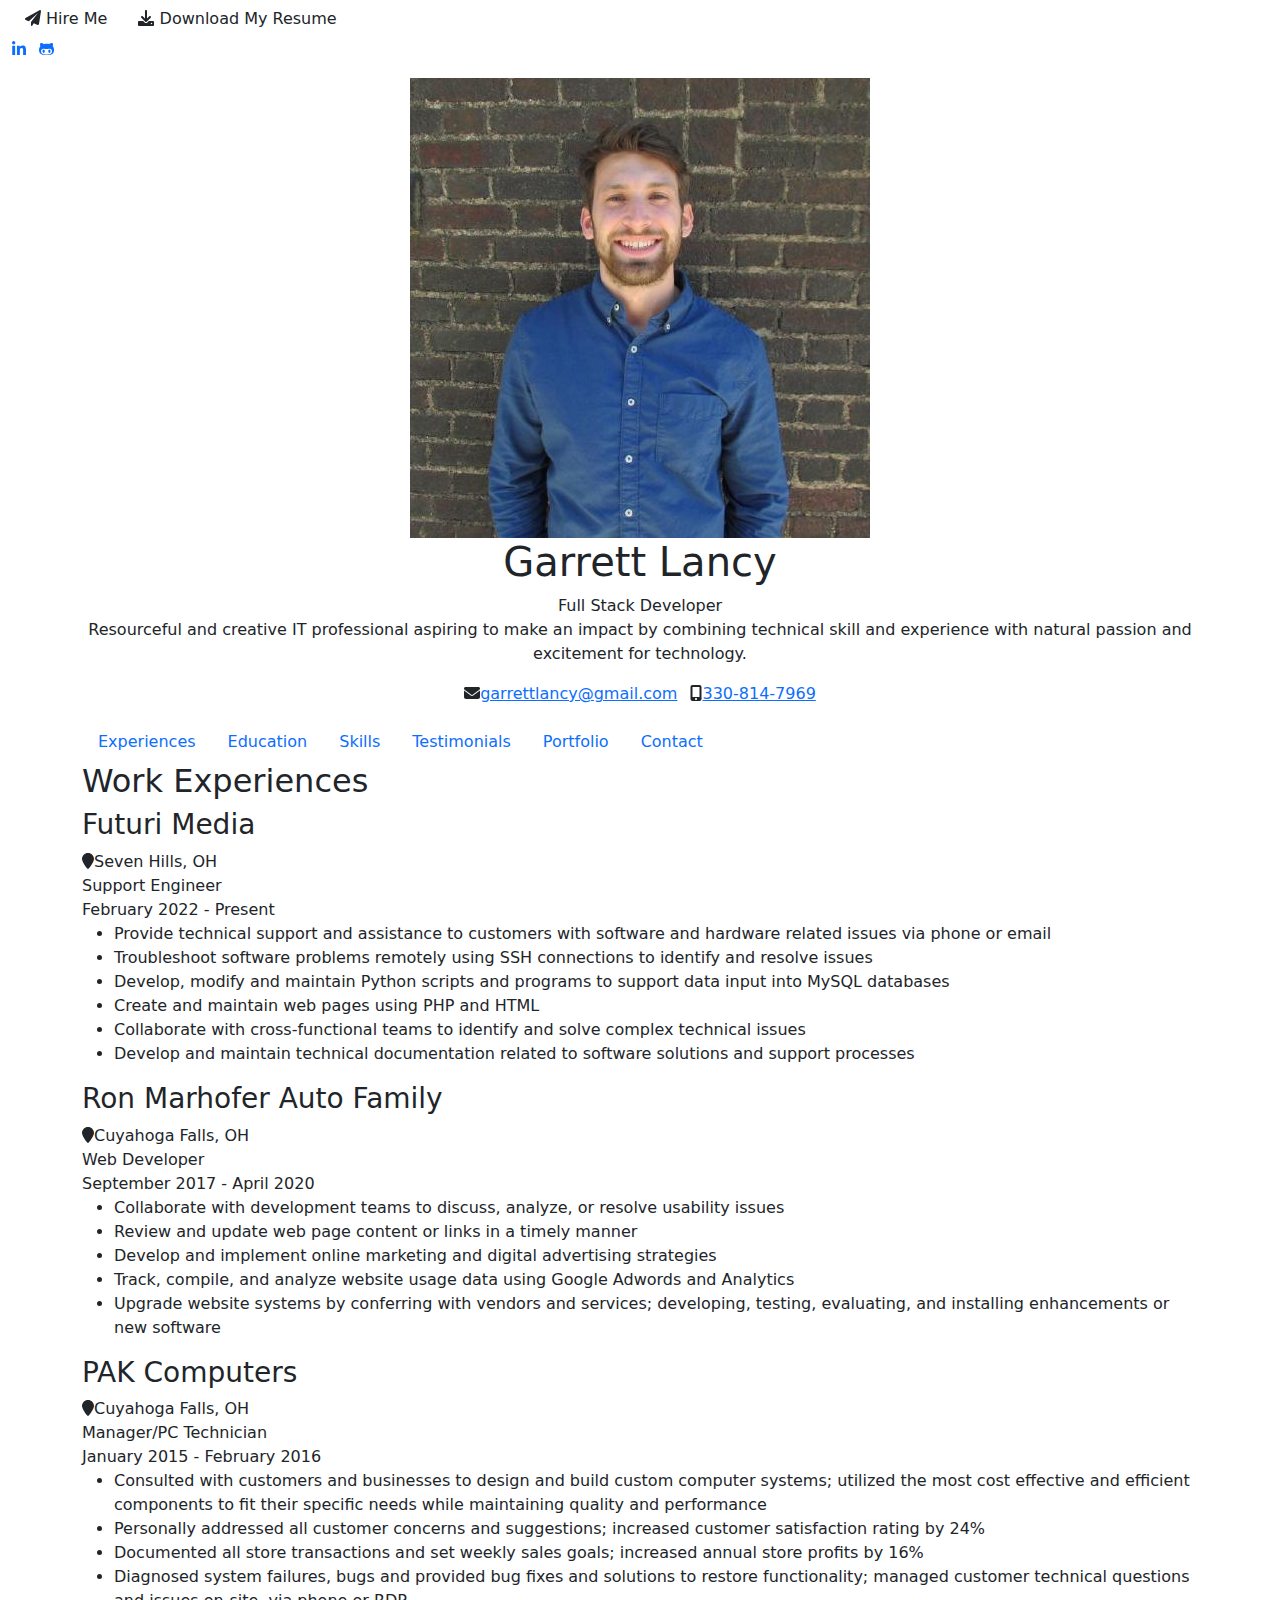
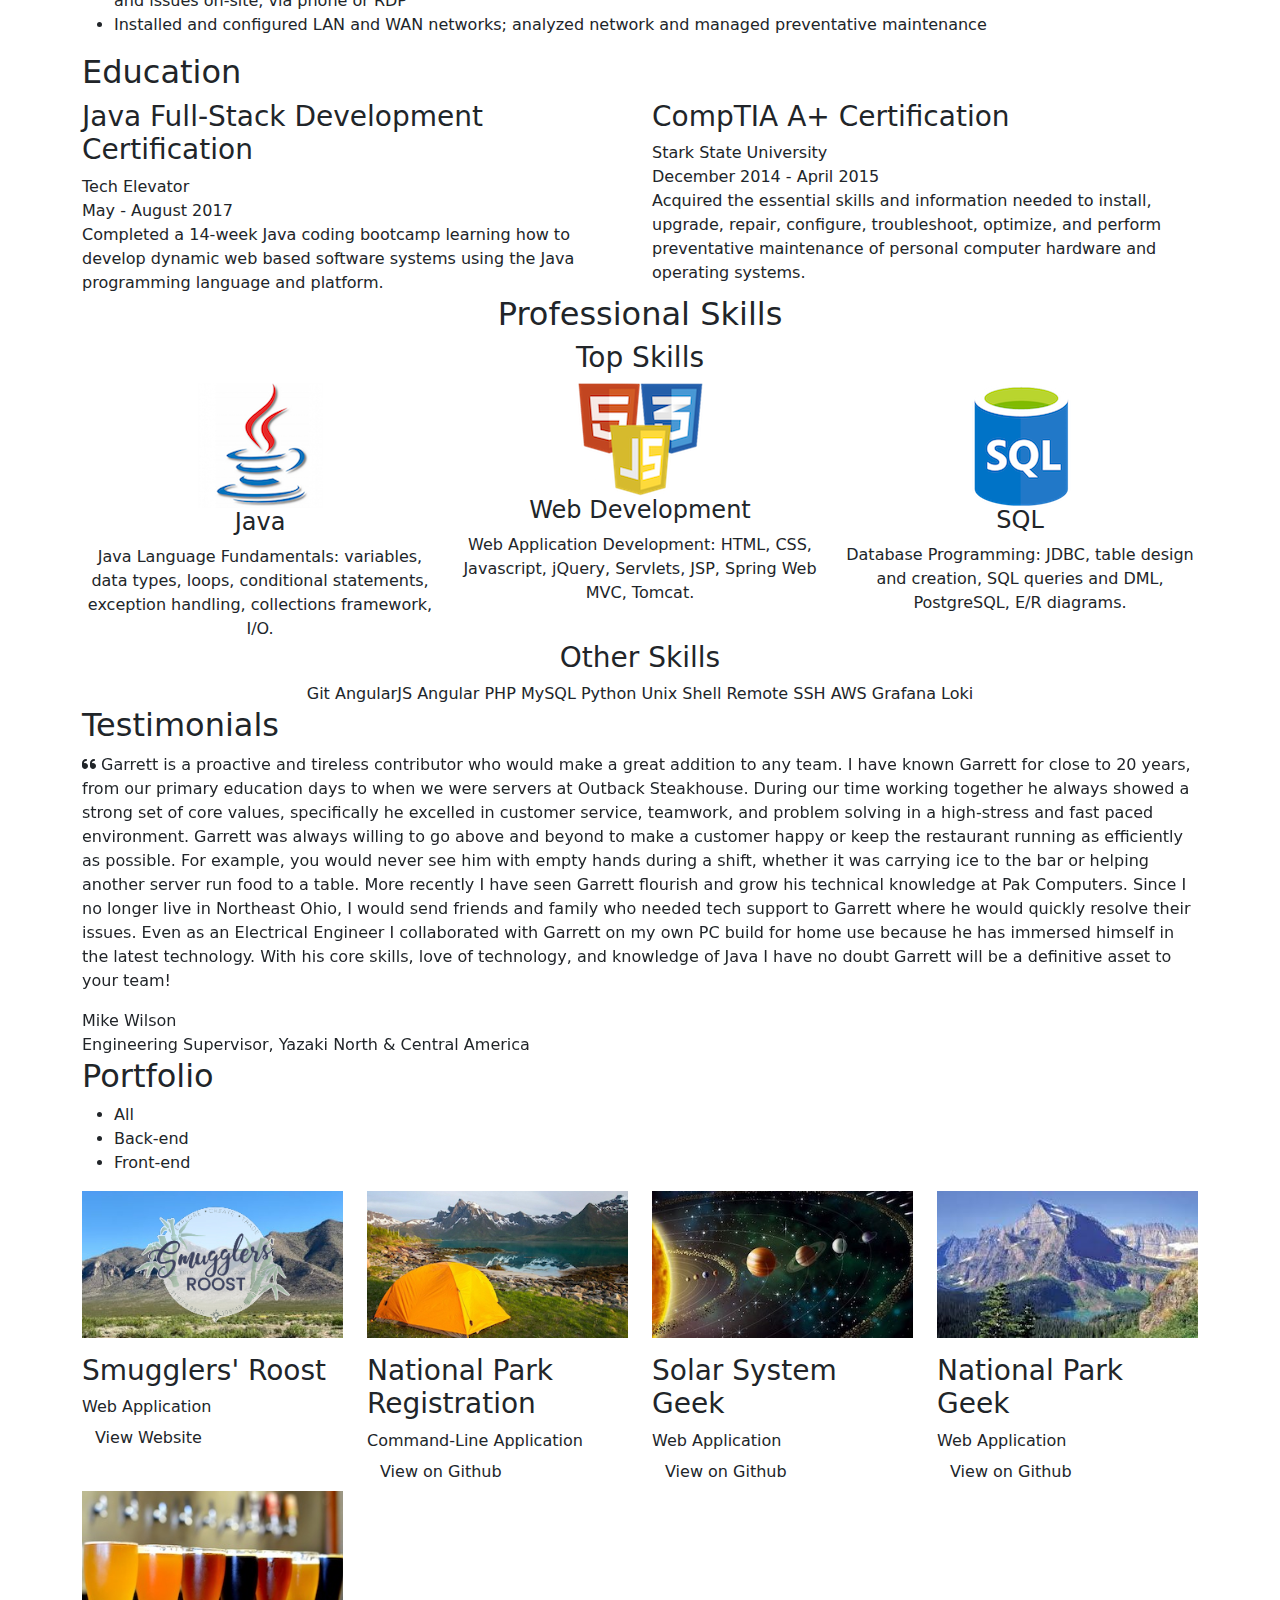
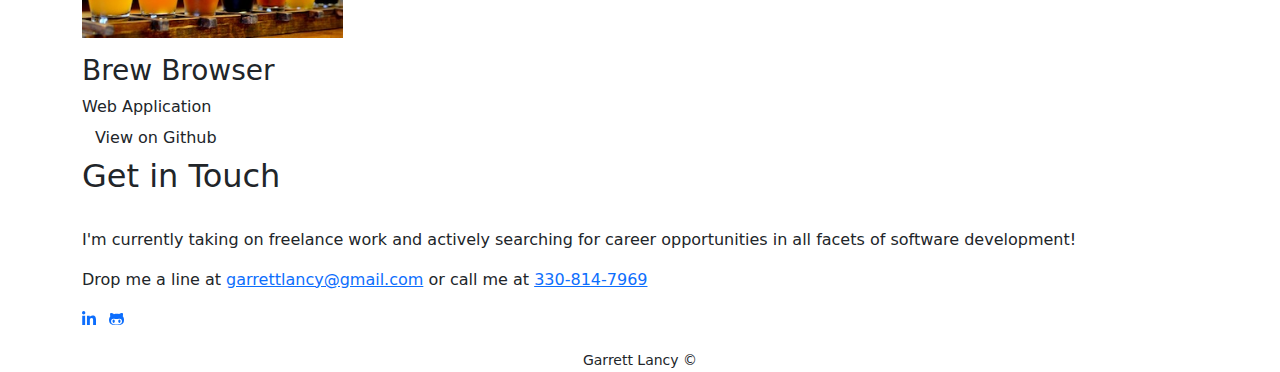
==== index.html @ bef603c1 "Updated portfolio files." ====
<!DOCTYPE html>
<html lang="en"> 
<head>
    <title>Garrett's Portfolio</title>
    <!-- Meta -->
    <meta charset="utf-8">
    <meta http-equiv="X-UA-Compatible" content="IE=edge">
    <meta name="viewport" content="width=device-width, initial-scale=1.0">
    <meta name="description" content="">
    <meta name="author" content="">    
    <link rel="shortcut icon" href="favicon.ico">  
    <link href='https://fonts.googleapis.com/css?family=Roboto:400,500,400italic,300italic,300,500italic,700,700italic,900,900italic' rel='stylesheet' type='text/css'>
    <!-- FontAwesome JS -->
    <script defer src="assets/plugins/fontawesome/js/all.js"></script>
    <!-- Global CSS -->
    <link rel="stylesheet" href="assets/plugins/bootstrap/css/bootstrap.min.css">   
    <!-- Theme CSS -->  
    <link id="theme-style" rel="stylesheet" href="assets/scss/garett-theme.scss">
</head> 

<body>
    
    <header class="header">
        <div class="top-bar container-fluid">
            <div class="actions">
                <a class="btn d-none d-md-inline-block" href="mailto:garrettlancy@gmail.com"><i class="fas fa-paper-plane" aria-hidden="true"></i> Hire Me</a>
                <a class="btn" href="assets/Garrett Lancy Resume.pdf"><i class="fas fa-download" aria-hidden="true"></i> Download My Resume</a>
            </div><!--//actions-->
            <ul class="social list-inline">
                <li class="list-inline-item"><a href="https://www.linkedin.com/in/garrettlancy/"><i class="fab fa-linkedin-in" aria-hidden="true"></i></a></li>
                <li class="list-inline-item"><a href="https://github.com/garrettlancy"><i class="fab fa-github-alt" aria-hidden="true"></i></a></li>
            </ul><!--//social-->
        </div><!--//top-bar-->
        
        <div class="intro">
            <div class="container text-center">
                <img class="profile-image" src="assets/images/gl_profile_pic.jpeg" alt="">
                <h1 class="name">Garrett Lancy</h1>
                <div class="title">Full Stack Developer</div>
                <div class="profile">
                    <p>Resourceful and creative IT professional aspiring to make an impact by combining technical skill and experience with natural passion and excitement for technology.</p>
                </div><!--//profile-->
            </div><!--//container-->
        </div><!--//intro-->
        
        <div class="contact-info">
            <div class="container text-center">
                <ul class="list-inline">
                    <li class="email list-inline-item"><i class="fas fa-envelope mr-2"></i><a href="mailto:someone@example.com">garrettlancy@gmail.com</a></li>
                    <li class="list-inline-item"><i class="fas fa-mobile-alt mr-2"></i><a href="tel: 3308147969">330-814-7969</a></li>
                </ul>
            </div><!--//container-->
        </div><!--//contact-info-->
        
        <div id="page-nav-space-holder" class="page-nav-space-holder d-none d-md-block">
            <div id="page-nav-wrapper" class="page-nav-wrapper text-center">
                <div class="container">
                    <ul id="page-nav" class="nav page-nav list-inline">
                        <li class="nav-item"><a class="scrollto nav-link" href="#experiences-section">Experiences</a></li>
                        <li class="nav-item"><a class="scrollto nav-link" href="#education-section">Education</a></li>
                        <li class="nav-item"><a class="scrollto nav-link" href="#skills-section">Skills</a></li>
                        <li class="nav-item"><a class="scrollto nav-link" href="#testimonials-section">Testimonials</a></li>
                        <li class="nav-item"><a class="scrollto nav-link" href="#portfolio-section">Portfolio</a></li>
                        <li class="nav-item"><a class="scrollto nav-link" href="#contact-section">Contact</a></li>
                    </ul><!--//page-nav-->
                </div>
            </div><!--//page-nav-wrapper-->
        </div>
        
    </header><!--//header-->
    
    <div class="wrapper container">
        <section id="experiences-section" class="experiences-section section">
            <h2 class="section-title">Work Experiences</h2>
            <div class="timeline">
                <div class="item">
                    <div class="work-place">
                        <h3 class="place">Futuri Media</h3>
                        <div class="location"><i class="fa fa-map-marker" aria-hidden="true"></i>Seven Hills, OH</div>
                    </div>
                    <div class="job-meta">
                        <div class="title">Support Engineer</div>
                        <div class="time">February 2022 - Present</div>
                    </div>
                    <!--//job-meta-->
                    <div class="job-desc">
                        <ul>
                            <li>Provide technical support and assistance to customers with software and hardware related issues via phone or email</li>
                            <li>Troubleshoot software problems remotely using SSH connections to identify and resolve issues</li>
                            <li>Develop, modify and maintain Python scripts and programs to support data input into MySQL databases</li>
                            <li>Create and maintain web pages using PHP and HTML</li>
                            <li>Collaborate with cross-functional teams to identify and solve complex technical issues</li>
                            <li>Develop and maintain technical documentation related to software solutions and support processes</li>
                        </ul>
                    </div>
                    <!--//job-desc-->
                </div>
                <!--//item-->
                
                <div class="item">
                    <div class="work-place">
                        <h3 class="place">Ron Marhofer Auto Family</h3>
                        <div class="location"><i class="fa fa-map-marker" aria-hidden="true"></i>Cuyahoga Falls, OH</div>
                    </div>
                    <div class="job-meta">
                        <div class="title">Web Developer</div>
                        <div class="time">September 2017 - April 2020</div>
                    </div>
                    <!--//job-meta-->
                    <div class="job-desc">
                        <ul>
                            <li>Collaborate with development teams to discuss, analyze, or resolve usability issues</li>
                            <li>Review and update web page content or links in a timely manner</li>
                            <li>Develop and implement online marketing and digital advertising strategies</li>
                            <li>Track, compile, and analyze website usage data using Google Adwords and Analytics</li>
                            <li>Upgrade website systems by conferring with vendors and services; developing, testing, evaluating, and installing enhancements or new software</li>
                        </ul>
                    </div>
                    <!--//job-desc-->
                </div>
                <!--//item-->

                <div class="item">
                    <div class="work-place">
                        <h3 class="place">PAK Computers</h3>
                        <div class="location"><i class="fa fa-map-marker" aria-hidden="true"></i>Cuyahoga Falls, OH</div>
                    </div>
                    <div class="job-meta">
                        <div class="title">Manager/PC Technician</div>
                        <div class="time">January 2015 - February 2016</div>
                    </div>
                    <!--//job-meta-->
                    <div class="job-desc">
                        <ul>
                            <li>Consulted with customers and businesses to design and build custom computer systems; utilized the most cost effective and efficient components to fit their specific needs while maintaining quality and performance</li>
                            <li>Personally addressed all customer concerns and suggestions; increased customer satisfaction rating by 24%</li>
                            <li>Documented all store transactions and set weekly sales goals; increased annual store profits by 16%</li>
                            <li>Diagnosed system failures, bugs and provided bug fixes and solutions to restore functionality; managed customer technical questions and issues on-site, via phone or RDP</li>
                            <li>Installed and configured LAN and WAN networks; analyzed network and managed preventative maintenance</li>
                        </ul>
                    </div>
                    <!--//job-desc-->
                </div>
                <!--//item-->
                
            </div><!--//timeline-->
            
        </section><!--//section-->
        
        <section id="education-section" class="education-section section">
            <h2 class="section-title">Education</h2>
            <div class="row">
                <div class="item col-12 col-md-6">
                    <div class="item-inner">
                        <h3 class="degree">Java Full-Stack Development Certification</h3>
                        <div class="education-body">
                            Tech Elevator
                        </div>
                        <!--//education-body-->
                        <div class="time">May - August 2017</div>
                        <div class="desc">
                            Completed a 14-week Java coding bootcamp learning how to develop dynamic web based software systems using the Java programming language and platform.
                        </div>
                    </div>
                    <!--//item-inner-->
                </div>
                <!--//item-->
                <div class="item col-12 col-md-6">
                    <div class="item-inner">
                        <h3 class="degree">CompTIA A+ Certification</h3>
                        <div class="education-body">
                            Stark State University
                        </div>
                        <!--//education-body-->
                        <div class="time">December 2014 - April 2015</div>
                        <div class="desc">
                            Acquired the essential skills and information needed to install, upgrade, repair, configure, troubleshoot, optimize, and perform preventative maintenance of personal computer hardware and operating systems.
                        </div>
                    </div>
                    <!--//item-inner-->
                </div>
                <!--//item-->
                
            </div><!--//row-->
        </section><!--//section-->
        
        
        <section id="skills-section" class="skills-section section text-center">
            <h2 class="section-title">Professional Skills</h2>
            <div class="top-skills">
                <h3 class="subtitle">Top Skills</h3>
                <div class="row">
                    <div class="item col-12 col-md-4">
                        <div class="item-inner">

                            <img class src="assets/images/skills/java_logo.png" />

                            <h4 class="skill-name">Java</h4>
                            <div class="desc">
                                Java Language Fundamentals: variables, data types, loops, conditional statements, exception handling, collections framework, I/O.
                            </div>
                        </div>
                        <!--//item-inner-->
                    </div>
                    <!--//item-->
                    <div class="item col-12 col-md-4">
                        <div class="item-inner">

                            <img src="assets/images/skills/web.png" />

                            <h4 class="skill-name">Web Development</h4>
                            <div class="desc">
                                Web Application Development: HTML, CSS, Javascript, jQuery, Servlets, JSP, Spring Web MVC, Tomcat.
                            </div>
                        </div>
                        <!--//item-inner-->
                    </div>
                    <!--//item-->
                    <div class="item col-12 col-md-4">
                        <div class="item-inner">

                            <img src="assets/images/skills/sql.png" />

                            <h4 class="skill-name">SQL</h4>
                            <div class="desc">
                                Database Programming: JDBC, table design and creation, SQL queries and DML, PostgreSQL, E/R diagrams.
                            </div>
                        </div>
                        <!--//item-inner-->
                    </div>
                    <!--//item-->
                </div><!--//row-->
            </div><!--//top-skills-->
            
            <div class="other-skills">
                <h3 class="subtitle">Other Skills</h3>
                <div class="misc-skills">
                    <span class="skill-tag">Git</span>
                    <span class="skill-tag">AngularJS</span>
                    <span class="skill-tag">Angular</span>
                    <span class="skill-tag">PHP</span>
                    <span class="skill-tag">MySQL</span>
                    <span class="skill-tag">Python</span>
                    <span class="skill-tag">Unix Shell</span>
                    <span class="skill-tag">Remote SSH</span>
                    <span class="skill-tag">AWS</span>
                    <span class="skill-tag">Grafana Loki</span>
                </div>
            </div><!--//other-skills-->
            
        </section><!--//skills-section-->
        
        <section id="testimonials-section" class="testimonials-section section">
            <h2 class="section-title">Testimonials</h2>
            
            <div id="testimonials-carousel" class="testimonials-carousel carousel slide" data-bs-interval="8000">
                
                <!-- Indicators -->
                <ol class="carousel-indicators">
                    <li data-bs-target="#testimonials-carousel" data-bs-slide-to="0" class="active"></li>
                    <li data-bs-target="#testimonials-carousel" data-bs-slide-to="1"></li>
                </ol>
                
                <!-- Wrapper for slides -->
                <div class="carousel-inner">
                    <div class="item carousel-item active">
                        <blockquote class="quote">      
                            <p><span class="icon-holder"><i class="fas fa-quote-left"></i></span>                            
                            Garrett is a proactive and tireless contributor who would make a great addition to any team. I have known Garrett for close to 20 years, from our primary education days to when we were servers at Outback Steakhouse. During our time working together he always showed a strong set of core values, specifically he excelled in customer service, teamwork, and problem solving in a high-stress and fast paced environment. Garrett was always willing to go above and beyond to make a customer happy or keep the restaurant running as efficiently as possible. For example, you would never see him with empty hands during a shift, whether it was carrying ice to the bar or helping another server run food to a table. More recently I have seen Garrett flourish and grow his technical knowledge at Pak Computers. Since I no longer live in Northeast Ohio, I would send friends and family who needed tech support to Garrett where he would quickly resolve their issues. Even as an Electrical Engineer I collaborated with Garrett on my own PC build for home use because he has immersed himself in the latest technology. With his core skills, love of technology, and knowledge of Java I have no doubt Garrett will be a definitive asset to your team! &emsp;</p>
                        </blockquote>    
                        <div class="source">
                            <div class="name">Mike Wilson</div>
                            <div class="position">Engineering Supervisor, Yazaki North & Central America</div>
                        </div><!--//source-->   
                                                       
                    </div><!--//item-->
                    <div class="item carousel-item">
                        <blockquote class="quote">
                            <p><span class="icon-holder"><i class="fas fa-quote-left"></i></span> 
                            Garrett and I have worked on multiple projects together and always seemed to find an out-of-the-box solution when faced with a difficult problem. His resourcefulness, excellent teamwork, and desire to do his absolute best brought about a harmonious union between our skills which led to well organized and timely results. &emsp;</p>
                            
                        </blockquote>
                        <div class="source">
                            <div class="name">Justin Jones</div>
                            <div class="position">Software Engineer III, Bullhorn</div>
                        </div><!--//source-->   
               
                    </div><!--//item-->
                    
                </div><!--//carousel-inner-->
            </div><!--//testimonials-carousel-->
            
        </section><!--//section-->
        
        
        <section id="portfolio-section" class="portfolio-section section">
            <h2 class="section-title">Portfolio</h2>
            <ul id="filters" class="filters clearfix">
                <li class="type active" data-filter="*">All</li>
                <li class="type" data-filter=".backend">Back-end</li>
                <li class="type" data-filter=".frontend">Front-end</li>
            </ul><!--//filters-->
            <div class="items-wrapper isotope row">
                <div class="item frontend col-lg-3 col-6">
                    <div class="item-inner">
                        <figure class="figure">
                            <img class="img-fluid" src="assets/images/portfolio/smugglers_roost.jpg" alt="" />
                        </figure>
                        <div class="content text-start">
                            <h3 class="sub-title">Smugglers' Roost</h3>
                            <div class="meta">Web Application</div>
                            <div class="action"><a class="btn" href="https://smugglersroost.net" target="_blank">View Website</a></div>
                        </div><!--//content-->    
                                      
                    </div><!--//item-inner-->
                </div><!--//item-->
                <div class="item backend col-lg-3 col-6">
                    <div class="item-inner">
                        <figure class="figure">
                            <img class="img-fluid" src="assets/images/portfolio/national-park-registration.jpeg" alt="" />
                        </figure>
                        <div class="content text-start">
                            <h3 class="sub-title">National Park Registration</h3>
                            <div class="meta">Command-Line Application</div>
                            <div class="action"><a class="btn" href="https://github.com/garrettlancy/nationalparkregistration" target="_blank">View on Github</a></div>
                        </div><!--//content-->    
                                      
                    </div><!--//item-inner-->
                </div><!--//item-->
                <div class="item frontend col-lg-3 col-6">
                    <div class="item-inner">
                        <figure class="figure">
                            <img class="img-fluid" src="assets/images/portfolio/solar-system-geek.jpeg" alt="" />
                        </figure>
                        <div class="content text-start">
                            <h3 class="sub-title">Solar System Geek</h3>
                            <div class="meta">Web Application</div>
                            <div class="action"><a class="btn" href="https://github.com/garrettlancy/solarsystemgeek" target="_blank">View on Github</a></div>
                        </div><!--//content-->    
                                     
                    </div><!--//item-inner-->
                </div><!--//item-->
                <div class="item backend frontend col-lg-3 col-6">
                    <div class="item-inner">
                        <figure class="figure">
                            <img class="img-fluid" src="assets/images/portfolio/national-park-geek.jpeg" alt="" />
                        </figure>
                        <div class="content text-start">
                            <h3 class="sub-title">National Park Geek</h3>
                            <div class="meta">Web Application</div>
                            <div class="action"><a class="btn" href="https://github.com/garrettlancy/nationalparkgeek" target="_blank">View on Github</a></div>
                        </div><!--//content-->    
                                     
                    </div><!--//item-inner-->
                </div><!--//item-->
                <div class="item frontend backend col-lg-3 col-6">
                    <div class="item-inner">
                        <figure class="figure">
                            <img class="img-fluid" src="assets/images/portfolio/brew-browser.jpeg" alt="" />
                        </figure>
                        <div class="content text-start">
                            <h3 class="sub-title">Brew Browser</h3>
                            <div class="meta">Web Application</div>
                            <div class="action"><a class="btn" href="https://github.com/garrettlancy/brewbrowser_OLD" target="_blank">View on Github</a></div>
                        </div><!--//content-->    
                                     
                    </div><!--//item-inner-->
                </div><!--//item-->
                
            </div><!--//item-wrapper-->
            
        </section><!--//section-->
        
        <section id="contact-section" class="contact-section section">
            <h2 class="section-title">Get in Touch</h2>
            <div class="intro">
                <img class="profile-image" src="assets/images/profile-image.png" alt="">
                <div class="dialog">
                    <p>I'm currently taking on freelance work and actively searching for career opportunities in all facets of software development!</p>
                    <p>Drop me a line at <a href="mailto:garrettlancy@gmail.com">garrettlancy@gmail.com</a> or call me at <a href="tel:3308147969">330-814-7969</a></p>
                    <ul class="social list-inline">
                        <li class="list-inline-item"><a href="https://www.linkedin.com/in/garrettlancy/"><i class="fab fa-linkedin-in" aria-hidden="true"></i></a></li>
                        <li class="list-inline-item"><a href="https://github.com/garrettlancy"><i class="fab fa-github-alt" aria-hidden="true"></i></a></li>
                    </ul><!--//social-->
                </div><!--//diaplog-->
            </div><!--//intro-->

        </section><!--//section-->
        
    </div><!--//wrapper-->
    
    <footer class="footer text-center">
        <div class="container">
            <small class="copyright">Garrett Lancy &copy;</small>
        </div><!--//container-->
    </footer>
    
    <!-- Javascript -->          
    <script src="assets/plugins/popper.min.js"></script> 
    <script src="assets/plugins/bootstrap/js/bootstrap.min.js"></script>  
    <script src="assets/plugins/easy-pie-chart/dist/easypiechart.min.js"></script>
    <script src="assets/plugins/imagesloaded.pkgd.min.js"></script> 
    <script src="assets/plugins/isotope.pkgd.min.js"></script>  
    <script src="assets/plugins/smoothscroll.min.js"></script>
    <script src="assets/plugins/vanilla-back-to-top.min.js"></script> 
    <script src="assets/plugins/gumshoe/gumshoe.polyfills.min.js"></script> 
    <script src="assets/js/main.js"></script>
    
    <!-- Style Switcher (REMOVE ON YOUR PRODUCTION SITE) -->
    <script src="assets/js/demo/style-switcher.js"></script>     
    

</body>
</html>
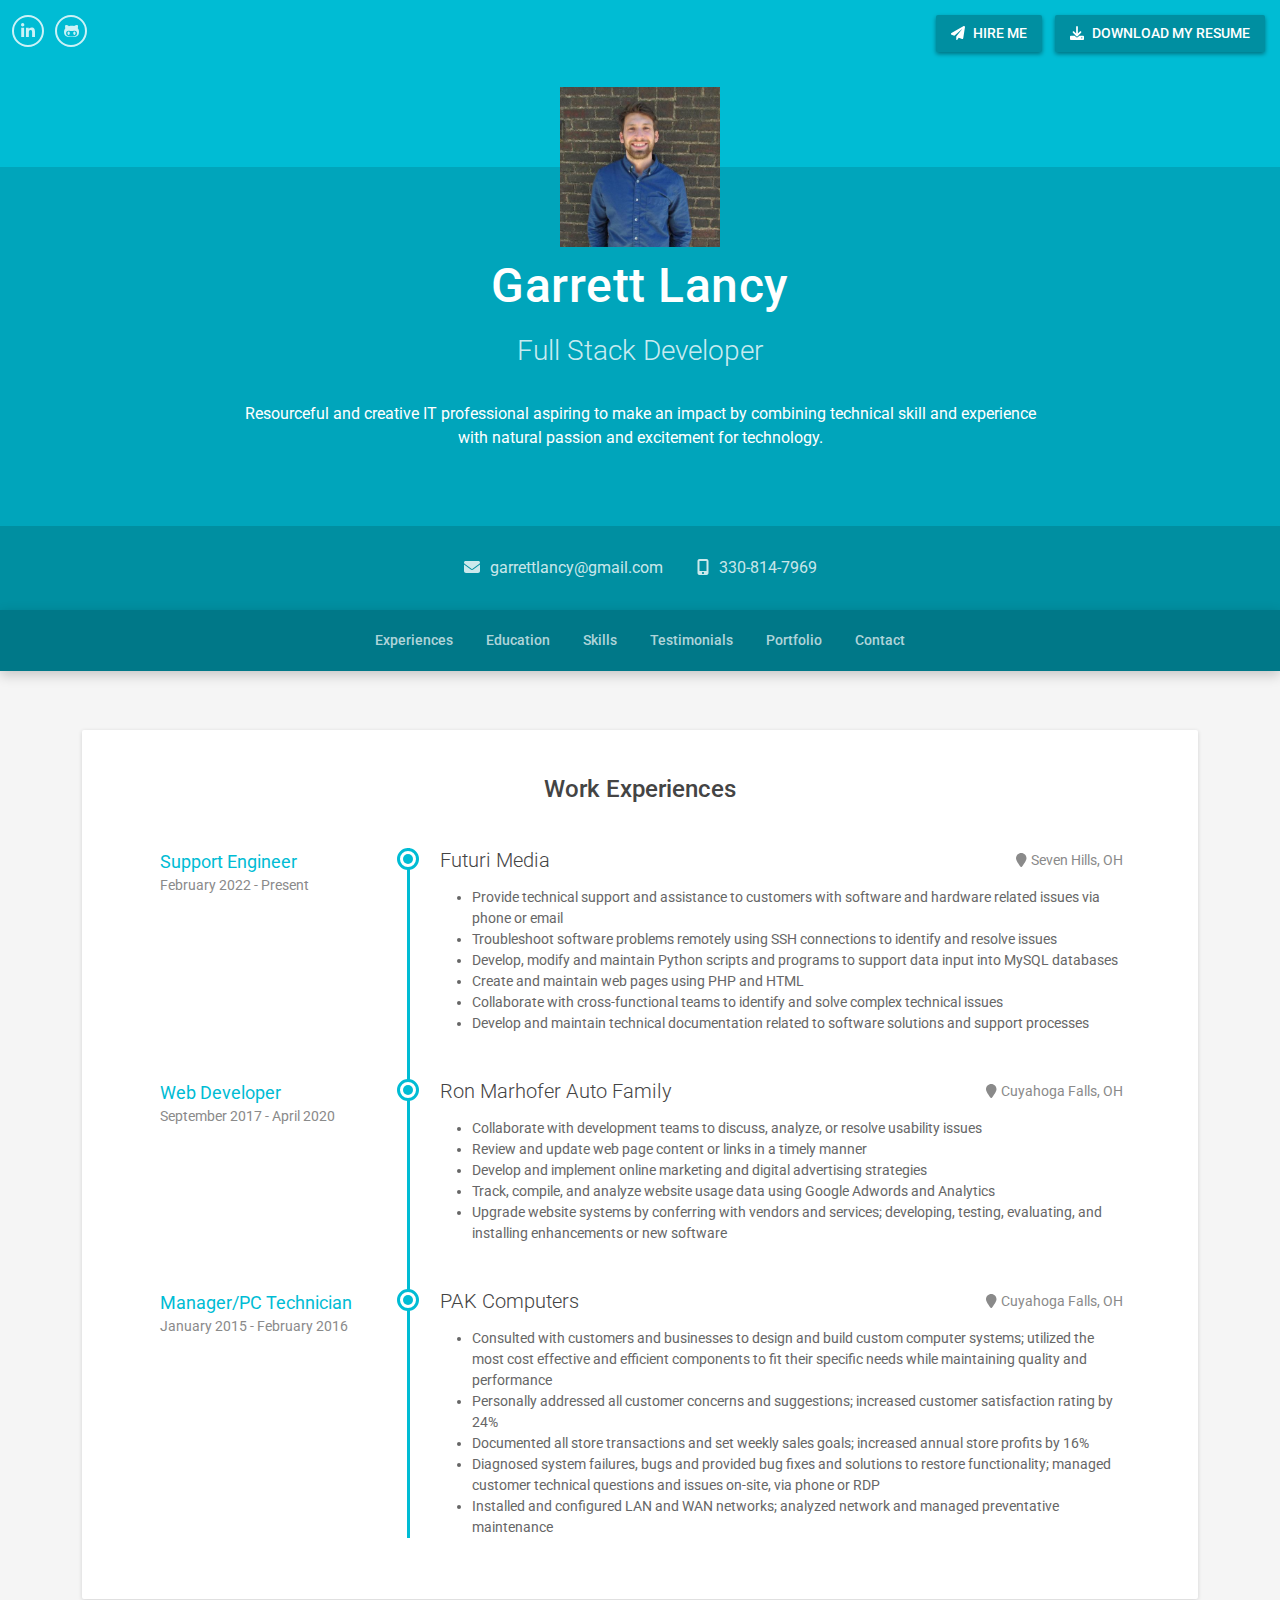
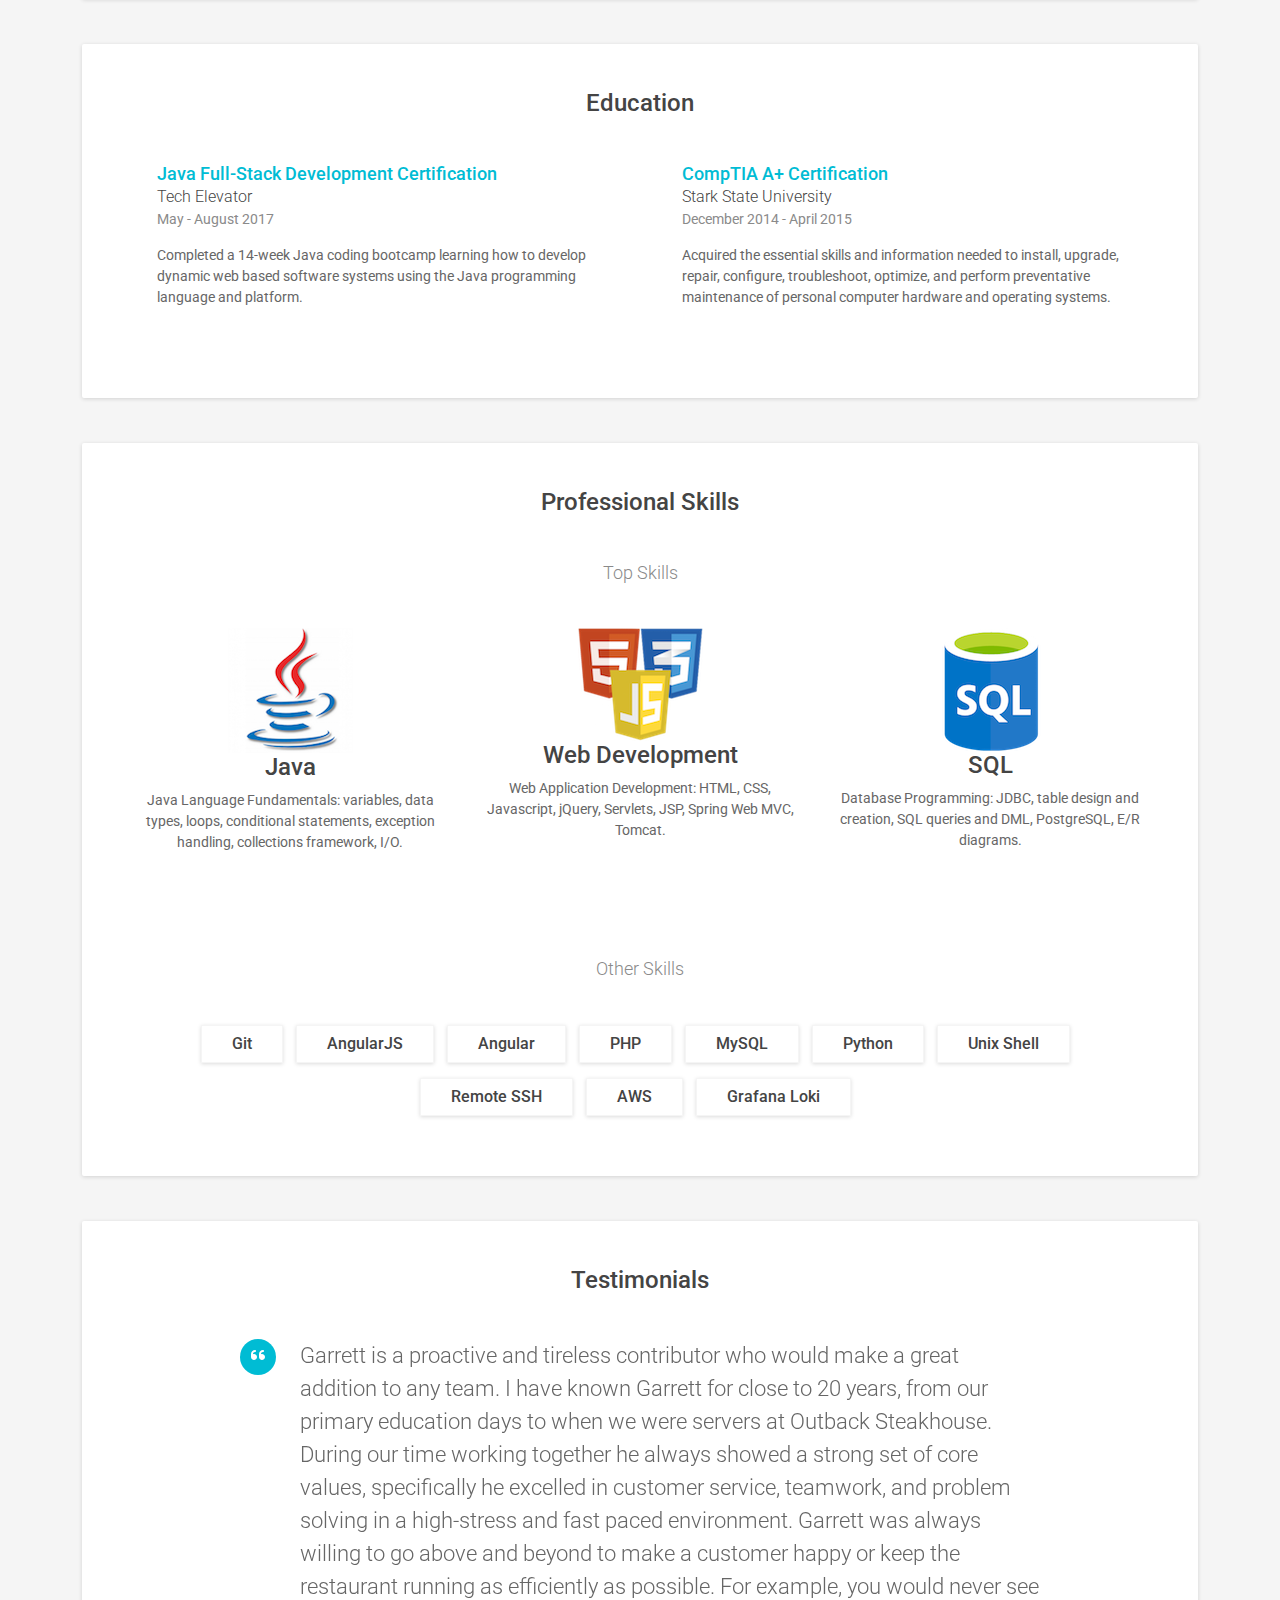
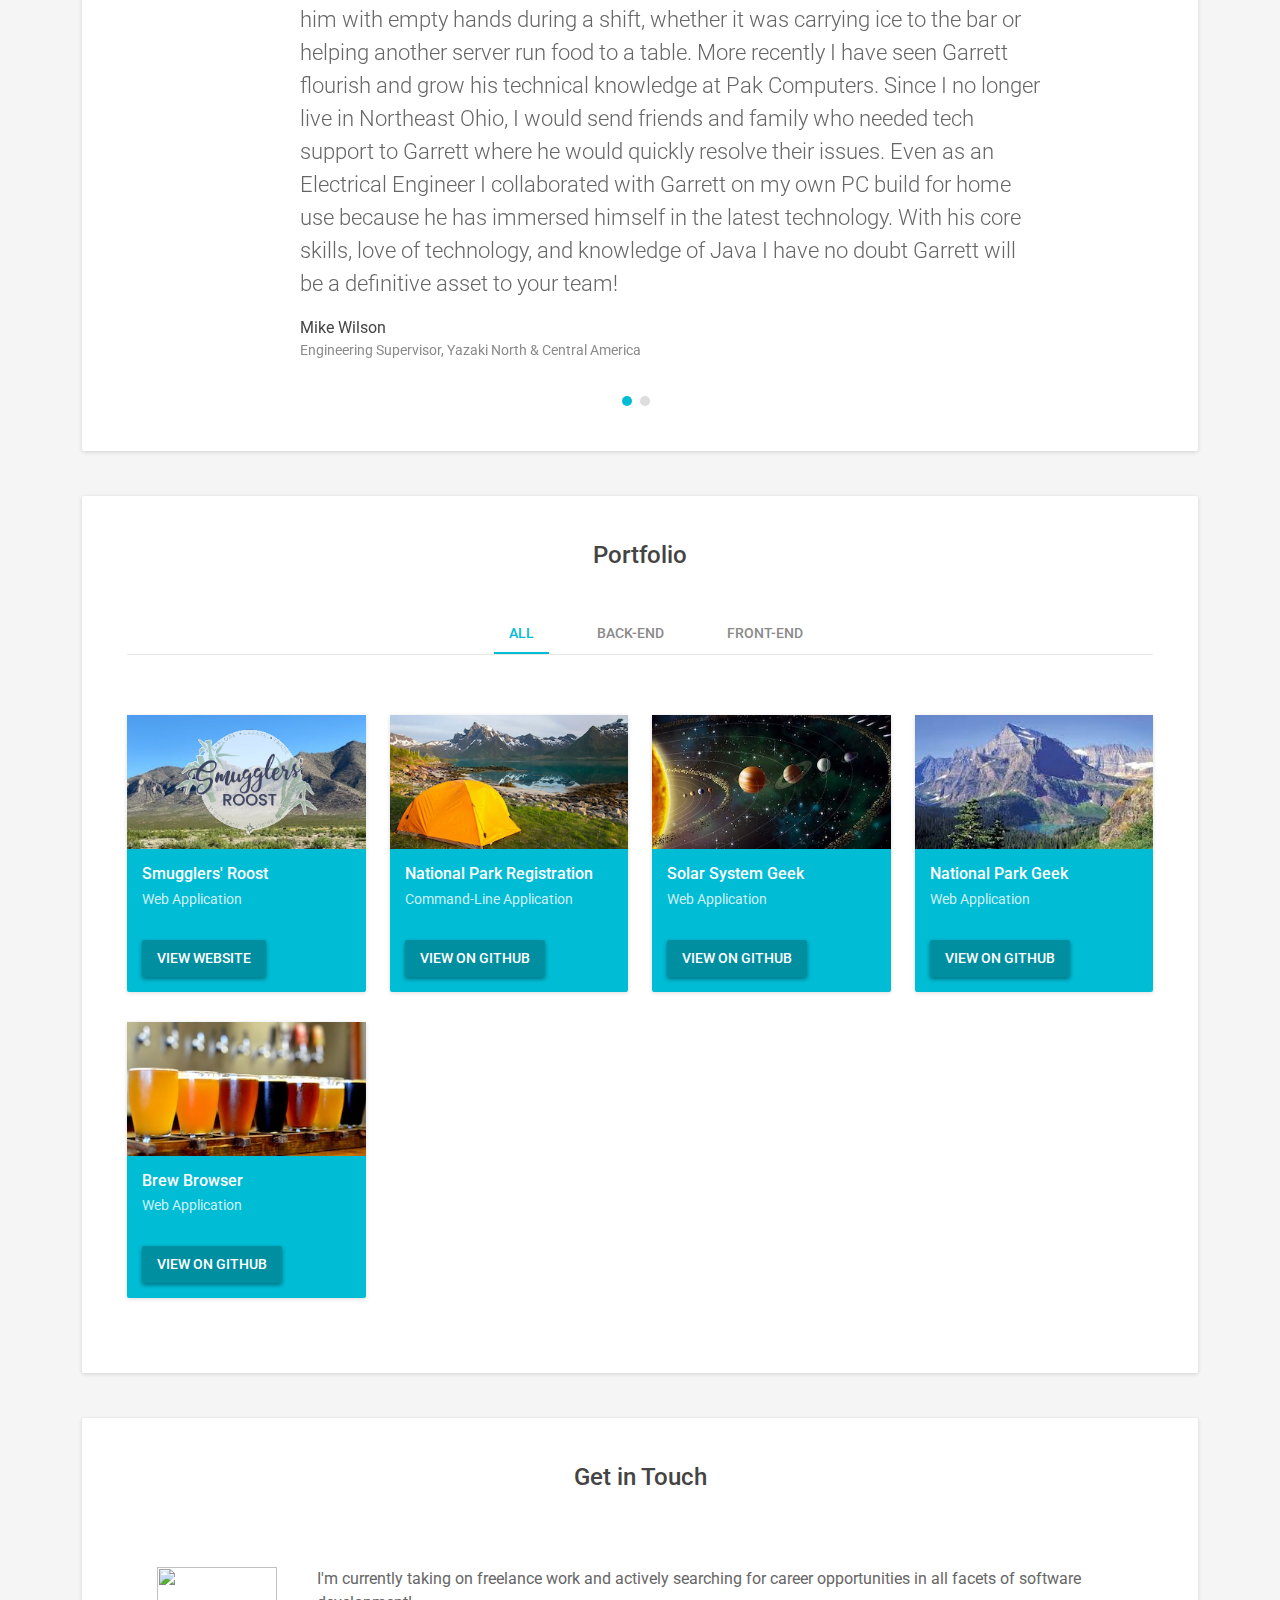
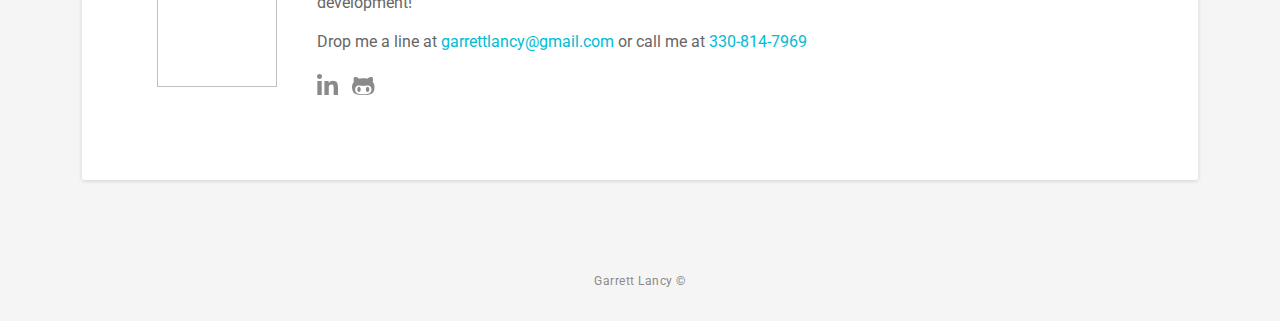
==== commit 8788ed4f: "Update index.html" ====
--- a/index.html
+++ b/index.html
@@ -15,7 +15,7 @@
     <!-- Global CSS -->
     <link rel="stylesheet" href="assets/plugins/bootstrap/css/bootstrap.min.css">   
     <!-- Theme CSS -->  
-    <link id="theme-style" rel="stylesheet" href="assets/scss/garett-theme.scss">
+    <link id="theme-style" rel="stylesheet" href="assets/css/garrett-theme.css">
 </head> 
 
 <body>
--- a/assets/css/garrett-theme.css
+++ b/assets/css/garrett-theme.css
@@ -0,0 +1,8 @@
+/*!   
+ * Template Name: Sphere - Bootstrap 5 template for CV/resume/portfolio
+ * Version: 2.1
+ * Author: Xiaoying Riley
+ * Copyright: 3rd Wave Media Ltd.
+ * Website: http://themes.3rdwavemedia.com/
+ * Twitter: @3rdwave_themes
+*/body{font-family:'Roboto', sans-serif;color:#666;background:#f5f5f5;font-size:14px;-webkit-font-smoothing:antialiased;-moz-osx-font-smoothing:grayscale;color:#444;overflow-x:hidden;position:relative}h1,h2,h3,h4,h5,h6{font-weight:500}a{color:#00BCD4;text-decoration:none}a:hover{text-decoration:underline;color:#007888;-webkit-transition:all 0.4s ease-in-out;-moz-transition:all 0.4s ease-in-out;-ms-transition:all 0.4s ease-in-out;-o-transition:all 0.4s ease-in-out}a:focus{text-decoration:none}p{line-height:1.5}.btn,a.btn{background:#008fa1;color:#fff;padding:8px 15px;border-radius:2px;-moz-background-clip:padding;-webkit-background-clip:padding-box;background-clip:padding-box;box-shadow:0 2px 4px 0 rgba(0,0,0,0.4);text-transform:uppercase;font-weight:500;font-size:14px;text-decoration:none;outline:none;border:none}.btn:hover,.btn:active,a.btn:hover,a.btn:active{color:#fff;background:#00a5bb;text-decoration:none}.btn:focus,a.btn:focus{box-shadow:none}#back-to-top{-webkit-transition:all 0.4s ease-in-out;-moz-transition:all 0.4s ease-in-out;-ms-transition:all 0.4s ease-in-out;-o-transition:all 0.4s ease-in-out;background:#008fa1;color:#fff;text-align:center;display:inline-block;z-index:30;width:36px;height:36px;border-radius:50%;-moz-background-clip:padding;-webkit-background-clip:padding-box;background-clip:padding-box;box-shadow:0 6px 10px 0 rgba(0,0,0,0.3)}#back-to-top:hover{background:#007888;color:#fff}#back-to-top svg{position:relative;font-weight:normal}.header{background:#00BCD4;color:#fff}.header a{color:#fff}.header .top-bar{position:relative;padding-top:15px;padding-bottom:120px}.header .social{margin-bottom:0}.header .social a{color:rgba(255,255,255,0.8);display:inline-block;text-align:center;width:32px;height:32px;border-radius:50%;-moz-background-clip:padding;-webkit-background-clip:padding-box;background-clip:padding-box;padding-top:3px;font-size:16px;border:2px solid rgba(255,255,255,0.8)}.header .social a:hover{color:#fff;border-color:#fff}.header .actions{position:absolute;right:15px;top:15px}.header .actions .svg-inline--fa{margin-right:5px}.header .actions a{margin-right:10px;color:#fff}.header .actions a:last-child{margin-right:0}.header .profile-image{position:absolute;width:160px;height:160px;top:-80px;margin-left:-80px;left:50%}.header .name{font-size:48px;margin-bottom:15px;letter-spacing:0.5px}.header .title{font-size:28px;font-weight:300;color:rgba(255,255,255,0.8);margin-bottom:30px}.header .intro{background:#00a5bb;padding-top:90px;padding-bottom:60px;position:relative;font-size:16px}.header .profile{max-width:800px;margin:0 auto}.header .contact-info{background:#008fa1;padding-top:30px;padding-bottom:30px;font-size:16px}.header .contact-info ul{margin-bottom:0}.header .contact-info li{margin-right:30px;color:rgba(255,255,255,0.8)}.header .contact-info li a{color:rgba(255,255,255,0.8)}.header .contact-info li a:hover{color:#fff}.header .contact-info li:last-child{margin-right:0}.header .contact-info li .svg-inline--fa{margin-right:10px}.page-nav-space-holder{height:60px;position:relative}.page-nav-wrapper{background:#007888;padding-top:20px;padding-bottom:20px;position:absolute;width:100%;left:0;box-shadow:0 4px 12px rgba(0,0,0,0.2)}.page-nav-wrapper.fixed{position:fixed;top:0;left:0;width:100%;z-index:100;background:#00BCD4}.page-nav-wrapper a{color:rgba(255,255,255,0.6);text-decoration:none;font-weight:500}.page-nav-wrapper .page-nav{margin:0 auto;display:inline-block}.page-nav-wrapper .page-nav li{margin-right:30px;display:inline-block;background:none}.page-nav-wrapper .page-nav li:hover,.page-nav-wrapper .page-nav li:active{background:none}.page-nav-wrapper .page-nav li a{color:rgba(255,255,255,0.7);padding:inherit}.page-nav-wrapper .page-nav li a:hover{color:#fff}.page-nav-wrapper .page-nav li a:hover,.page-nav-wrapper .page-nav li a:active,.page-nav-wrapper .page-nav li a:focus{background:none}.page-nav-wrapper .page-nav li.active a{color:#fff;font-weight:bold}.page-nav-wrapper .page-nav li:last-child{margin-right:0}.wrapper{padding-top:60px;padding-bottom:60px}.section{box-shadow:0 1px 4px 0 rgba(0,0,0,0.14);padding:45px;background:#fff;margin-bottom:45px;border-radius:2px;-moz-background-clip:padding;-webkit-background-clip:padding-box;background-clip:padding-box}.section:last-child{margin-bottom:0}.section-title{margin-top:0;margin-bottom:45px;font-size:24px;text-align:center}.timeline{border-left:3px solid #00BCD4;border-bottom-right-radius:2px;border-top-right-radius:2px;position:relative;padding:0 30px;margin-left:280px}.timeline .item{position:relative;margin-bottom:45px}.timeline .item:last-child{margin-bottom:0}.timeline .item:before{content:"";position:absolute;left:-43px;top:0;display:inline-block;width:22px;height:22px;border-radius:50%;-moz-background-clip:padding;-webkit-background-clip:padding-box;background-clip:padding-box;background:#fff;border:3px solid #00BCD4}.timeline .item:after{content:"";position:absolute;left:-37px;top:6px;display:inline-block;width:10px;height:10px;border-radius:50%;-moz-background-clip:padding;-webkit-background-clip:padding-box;background-clip:padding-box;background:#00BCD4;z-index:10}.timeline .work-place{position:relative}.timeline .location{position:absolute;right:0;top:2px;color:#8a8a8a}.timeline .location .svg-inline--fa{margin-right:5px}.timeline .place{margin-top:0;margin-bottom:15px;font-size:20px;font-weight:300}.timeline .job-meta{position:absolute;left:-280px;top:0}.timeline .job-meta .title{font-size:18px;color:#00BCD4;max-width:220px}.timeline .job-meta .time{color:#8a8a8a}.timeline .job-desc{color:#666}.education-section .item{margin-bottom:45px}.education-section .item-inner{padding:0 30px}.education-section .degree{font-size:18px;color:#00BCD4;margin-top:0;margin-bottom:0px}.education-section .education-body{font-weight:500;margin-bottom:0px;font-size:16px;font-weight:300}.education-section .time{color:#8a8a8a;margin-bottom:15px}.education-section .desc{color:#666}.skills-section .subtitle{font-size:18px;color:#8a8a8a;margin-top:0;margin-bottom:45px;font-weight:300}.skills-section .top-skills{margin-bottom:60px}.skills-section .top-skills .item{margin-bottom:45px}.skills-section .level{color:#8a8a8a;margin-bottom:15px}.skills-section .desc{color:#666}.skills-section .skill-tag{box-shadow:0 1px 4px 0 rgba(0,0,0,0.14);padding:6px 30px;display:inline-block;margin-right:10px;border:1px solid #f5f5f5;font-weight:500;margin-bottom:15px;font-size:16px}.chart-easy-pie{positon:relative}.chart{width:110px;height:110px;vertical-align:middle;position:relative;margin:0 auto;text-align:center;font-size:20px;font-weight:300;margin-bottom:30px}.chart span{line-height:110px}.chart canvas{position:absolute;left:0;top:0}.testimonials-section .testimonials-carousel{max-width:800px;margin:0 auto}.testimonials-section .item{padding-left:60px;margin-bottom:45px}.testimonials-section .quote{border-left:none;padding:0;font-size:22px;color:#666;font-weight:300;position:relative}.testimonials-section .source .name{font-size:16px}.testimonials-section .source .position{color:#8a8a8a}.testimonials-section .icon-holder{position:absolute;left:-60px;top:0;width:36px;height:36px;display:inline-block;background:#00BCD4;color:#fff;border-radius:50%;-moz-background-clip:padding;-webkit-background-clip:padding-box;background-clip:padding-box;text-align:center;font-size:16px}.testimonials-section .icon-holder .svg-inline--fa{margin-top:8px}.testimonials-section .carousel-indicators{bottom:0;margin-bottom:0}.testimonials-section .carousel-indicators li{background-color:#bdbdbd;border:none;width:10px;height:10px;margin:0;margin-right:8px;border-radius:50%;-moz-background-clip:padding;-webkit-background-clip:padding-box;background-clip:padding-box;cursor:pointer}.testimonials-section .carousel-indicators li.active{background-color:#00BCD4;width:10px;height:10px;margin:0;margin-right:8px}.portfolio-section .filters{list-style:none;margin:0 auto;margin-bottom:60px;text-align:center;border-bottom:1px solid #e8e8e8}.portfolio-section .filters .type{margin-right:30px;list-style:none;display:inline-block;padding:8px 15px;color:#8a8a8a;cursor:pointer;font-size:14px;text-transform:uppercase;font-weight:500}.portfolio-section .filters .type:last-child{margin-right:0}.portfolio-section .filters .type.active{color:#00BCD4;border-bottom:2px solid #00BCD4}.portfolio-section .item{margin-bottom:30px}.portfolio-section .item .figure{margin-bottom:0}.portfolio-section .item-inner{background:#00BCD4;color:#fff;border-radius:2px;-moz-background-clip:padding;-webkit-background-clip:padding-box;background-clip:padding-box;position:relative;box-shadow:0 1px 4px 0 rgba(0,0,0,0.14)}.portfolio-section .item-inner:hover{background:#00c5de}.portfolio-section .item-inner:hover img{-webkit-opacity:.9;-moz-opacity:.9;opacity:.9}.portfolio-section .item-inner .content{padding:15px;position:relative}.portfolio-section .item-inner .content a{color:#fff}.portfolio-section .item-inner .content .sub-title{font-size:16px;margin-top:0;margin-bottom:5px}.portfolio-section .item-inner .content .meta{color:rgba(255,255,255,0.8);font-size:14px}.portfolio-section .item-inner .content .action{margin-top:30px}.portfolio-section .item-inner .link-mask{display:block;position:absolute;width:100%;height:100%;left:0;top:0}.contact-section .intro{position:relative;padding:30px;padding-left:190px;font-size:16px;color:#666}.contact-section .intro .profile-image{width:120px;height:120px;position:absolute;left:30px}.contact-section .intro p{margin-bottom:15px}.contact-section .service-list{margin-left:30px;margin-bottom:15px}.contact-section .service-list li{margin-bottom:15px}.contact-section .service-list .svg-inline--fa{color:#00BCD4;margin-right:5px}.contact-section .social{margin-bottom:0}.contact-section .social li{margin-right:10px}.contact-section .social li:last-child{margin-right:0}.contact-section .social a{display:inline-block;text-align:center;font-size:24px;color:#8a8a8a}.contact-section .social a:hover{color:#00BCD4}.footer .container{padding:30px;color:#8a8a8a;letter-spacing:0.5px}.footer .container a{color:#8a8a8a}@media (max-width: 767px){.header .social{margin:0 auto;text-align:center}.header .actions{position:static;margin:0 auto;margin-bottom:30px;text-align:center}.header .actions .btn{margin-bottom:15px;font-size:12px;display:inline-block;width:100%}.header .actions .btn:last-child{margin-bottom:0}.header .name{font-size:36px}.header .title{font-size:22px}.header .contact-info li{margin-right:0;margin-bottom:15px;font-size:14px;width:100%;display:inline-block}.header .contact-info li:last-child{margin-bottom:0}.section{padding:30px}.section-title{font-size:20px}.timeline{margin-left:0;padding-right:0}.timeline .place{margin-bottom:5px}.timeline .job-meta{position:static;margin-bottom:15px}.timeline .job-meta .title{max-width:none}.education-section .item{padding:0}.portfolio-section .filters .type{font-size:12px;margin-right:5px;padding:8px 5px}.portfolio-section .item-inner .content{padding:15px}.portfolio-section .item-inner .content .sub-title{font-size:14px;max-width:120px;overflow:hidden;text-overflow:ellipsis;white-space:nowrap}.portfolio-section .item-inner .content .meta{margin-bottom:30px;max-width:120px;overflow:hidden;text-overflow:ellipsis;white-space:nowrap}.portfolio-section .item-inner .content .action{position:static;font-size:12px}.contact-section .intro{padding:0;text-align:center}.contact-section .intro .profile-image{position:static;margin:0 auto;margin-bottom:30px;text-align:center}.contact-section .service-list{margin-left:0}.contact-section .social{margin:0 auto}}.config-trigger{position:absolute;top:30px;left:-36px;width:36px;height:36px;background:#222;color:#fff;text-align:center;-webkit-border-top-right-radius:0;-webkit-border-bottom-right-radius:0;-webkit-border-bottom-left-radius:4px;-webkit-border-top-left-radius:4px;-moz-border-radius-topright:0;-moz-border-radius-bottomright:0;-moz-border-radius-bottomleft:4px;-moz-border-radius-topleft:4px;border-top-right-radius:0;border-bottom-right-radius:0;border-bottom-left-radius:4px;border-top-left-radius:4px;-moz-background-clip:padding;-webkit-background-clip:padding-box;background-clip:padding-box;text-decoration:none}.config-trigger:hover{background:#000;text-decoration:none}.config-trigger:hover .svg-inline--fa{color:#fff}.config-trigger .svg-inline--fa{font-size:20px;margin-top:7px;display:block;color:rgba(255,255,255,0.8)}.config-panel{position:fixed;top:160px;right:-190px;z-index:30;width:190px;-webkit-transition:all 0.4s ease-in-out;-moz-transition:all 0.4s ease-in-out;-ms-transition:all 0.4s ease-in-out;-o-transition:all 0.4s ease-in-out}.config-panel.config-panel-open{right:0}.config-panel.config-panel-hide{right:-190px}.config-panel .panel-inner{position:relative;background:#222;color:#fff;padding:15px;-webkit-border-top-right-radius:0;-webkit-border-bottom-right-radius:0;-webkit-border-bottom-left-radius:4px;-webkit-border-top-left-radius:4px;-moz-border-radius-topright:0;-moz-border-radius-bottomright:0;-moz-border-radius-bottomleft:4px;-moz-border-radius-topleft:4px;border-top-right-radius:0;border-bottom-right-radius:0;border-bottom-left-radius:4px;border-top-left-radius:4px;-moz-background-clip:padding;-webkit-background-clip:padding-box;background-clip:padding-box}.config-panel h5{font-size:16px}.config-panel label{color:#fff}.config-panel #color-options{margin-bottom:0px}.config-panel #color-options li a{display:block;width:28px;height:20px;border:2px solid transparent;margin-bottom:10px}.config-panel #color-options li a:hover{-webkit-opacity:.9;-moz-opacity:.9;opacity:.9;border:2px solid rgba(255,255,255,0.8)}.config-panel #color-options li.active a{border:2px solid #fff}.config-panel #color-options li.theme-1 a{background:#00BCD4}.config-panel #color-options li.theme-2 a{background-color:#03A9F4}.config-panel #color-options li.theme-3 a{background-color:#009688}.config-panel #color-options li.theme-4 a{background-color:#4CAF50}.config-panel #color-options li.theme-5 a{background-color:#8BC34A}.config-panel #color-options li.theme-6 a{background-color:#C0CA33}.config-panel #color-options li.theme-7 a{background-color:#FFC107}.config-panel #color-options li.theme-8 a{background-color:#FF9800}.config-panel #color-options li.theme-9 a{background-color:#FF5722}.config-panel #color-options li.theme-10 a{background-color:#795548}.config-panel #color-options li.theme-11 a{background-color:#607D8B}.config-panel #color-options li.theme-12 a{background-color:#673AB7}.config-panel #color-options li.theme-13 a{background-color:#3F51B5}.config-panel #color-options li.theme-14 a{background-color:#2196F3}.config-panel #color-options li.theme-15 a{background-color:#9C27B0}.config-panel #color-options li.theme-16 a{background-color:#E91E63}.config-panel .close{position:absolute;right:5px;top:5px;color:#fff}.config-panel .close .svg-inline--fa{color:#fff;font-size:16px}
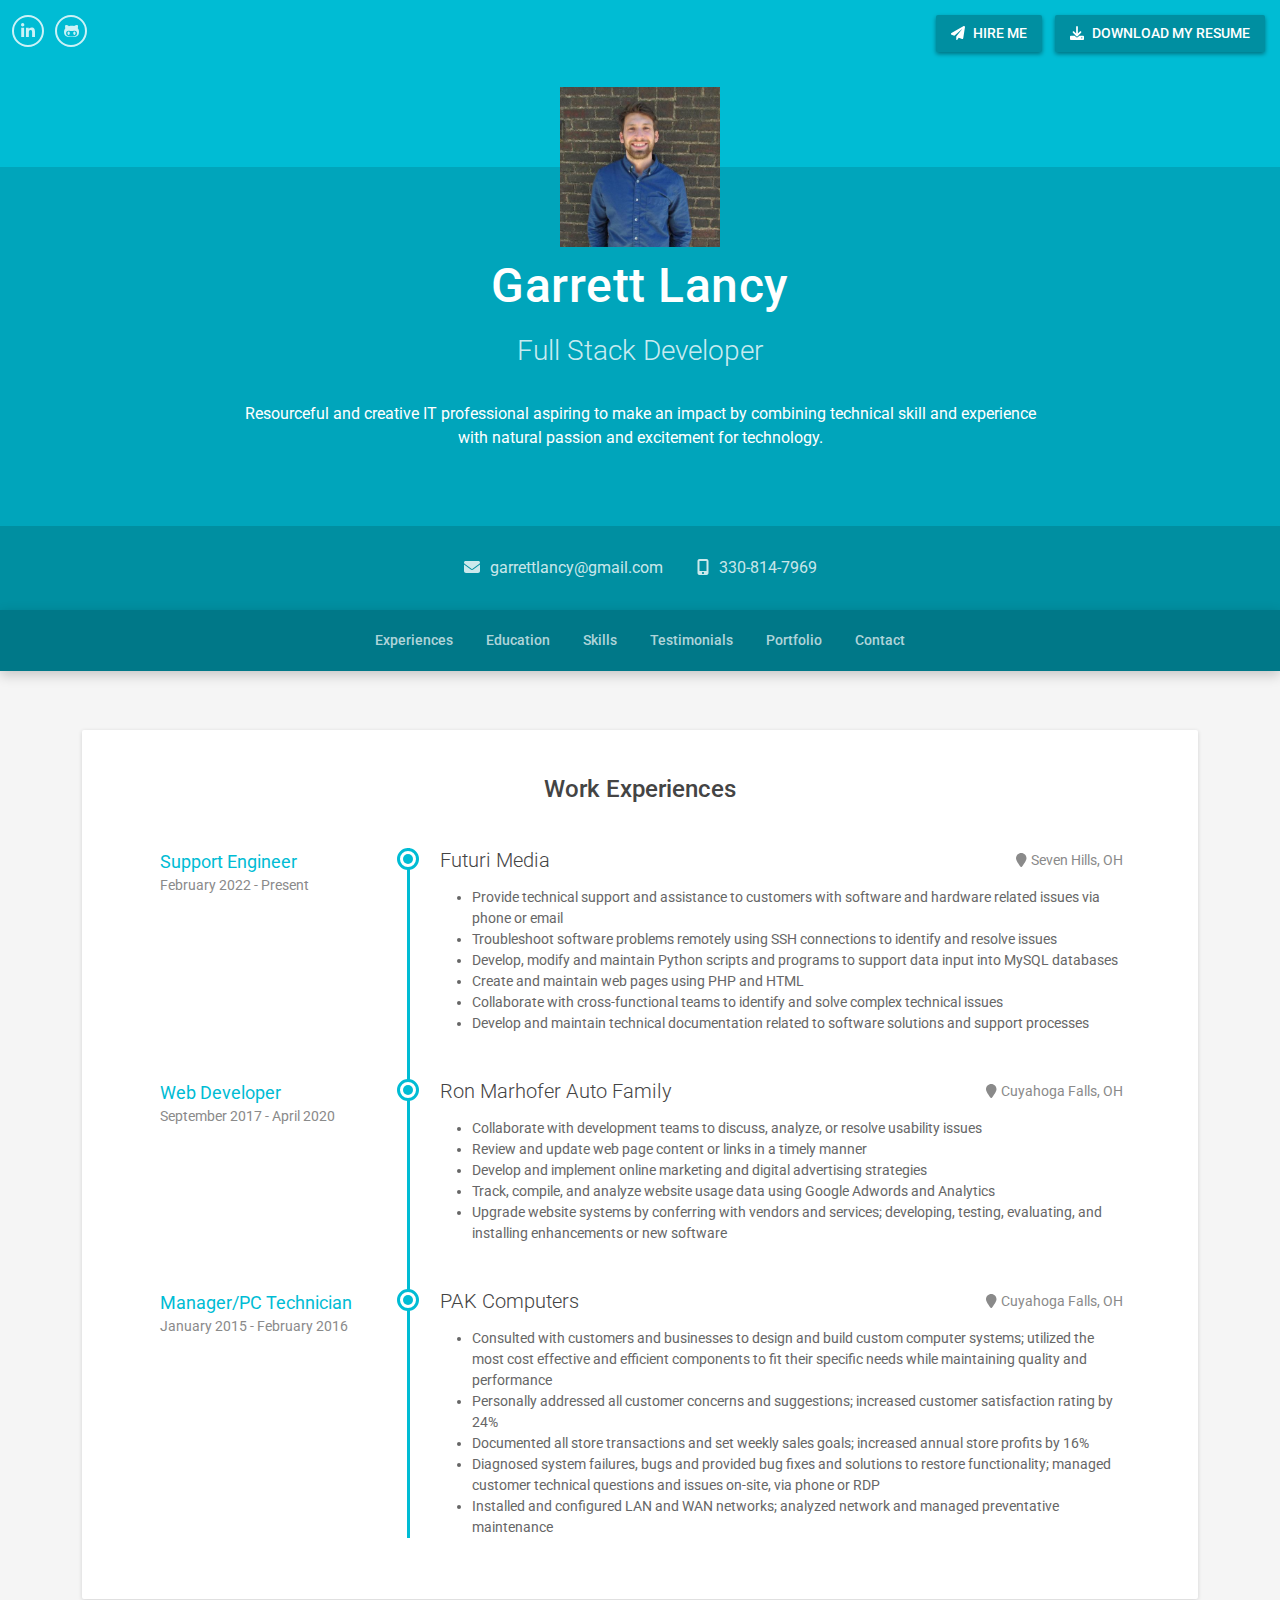
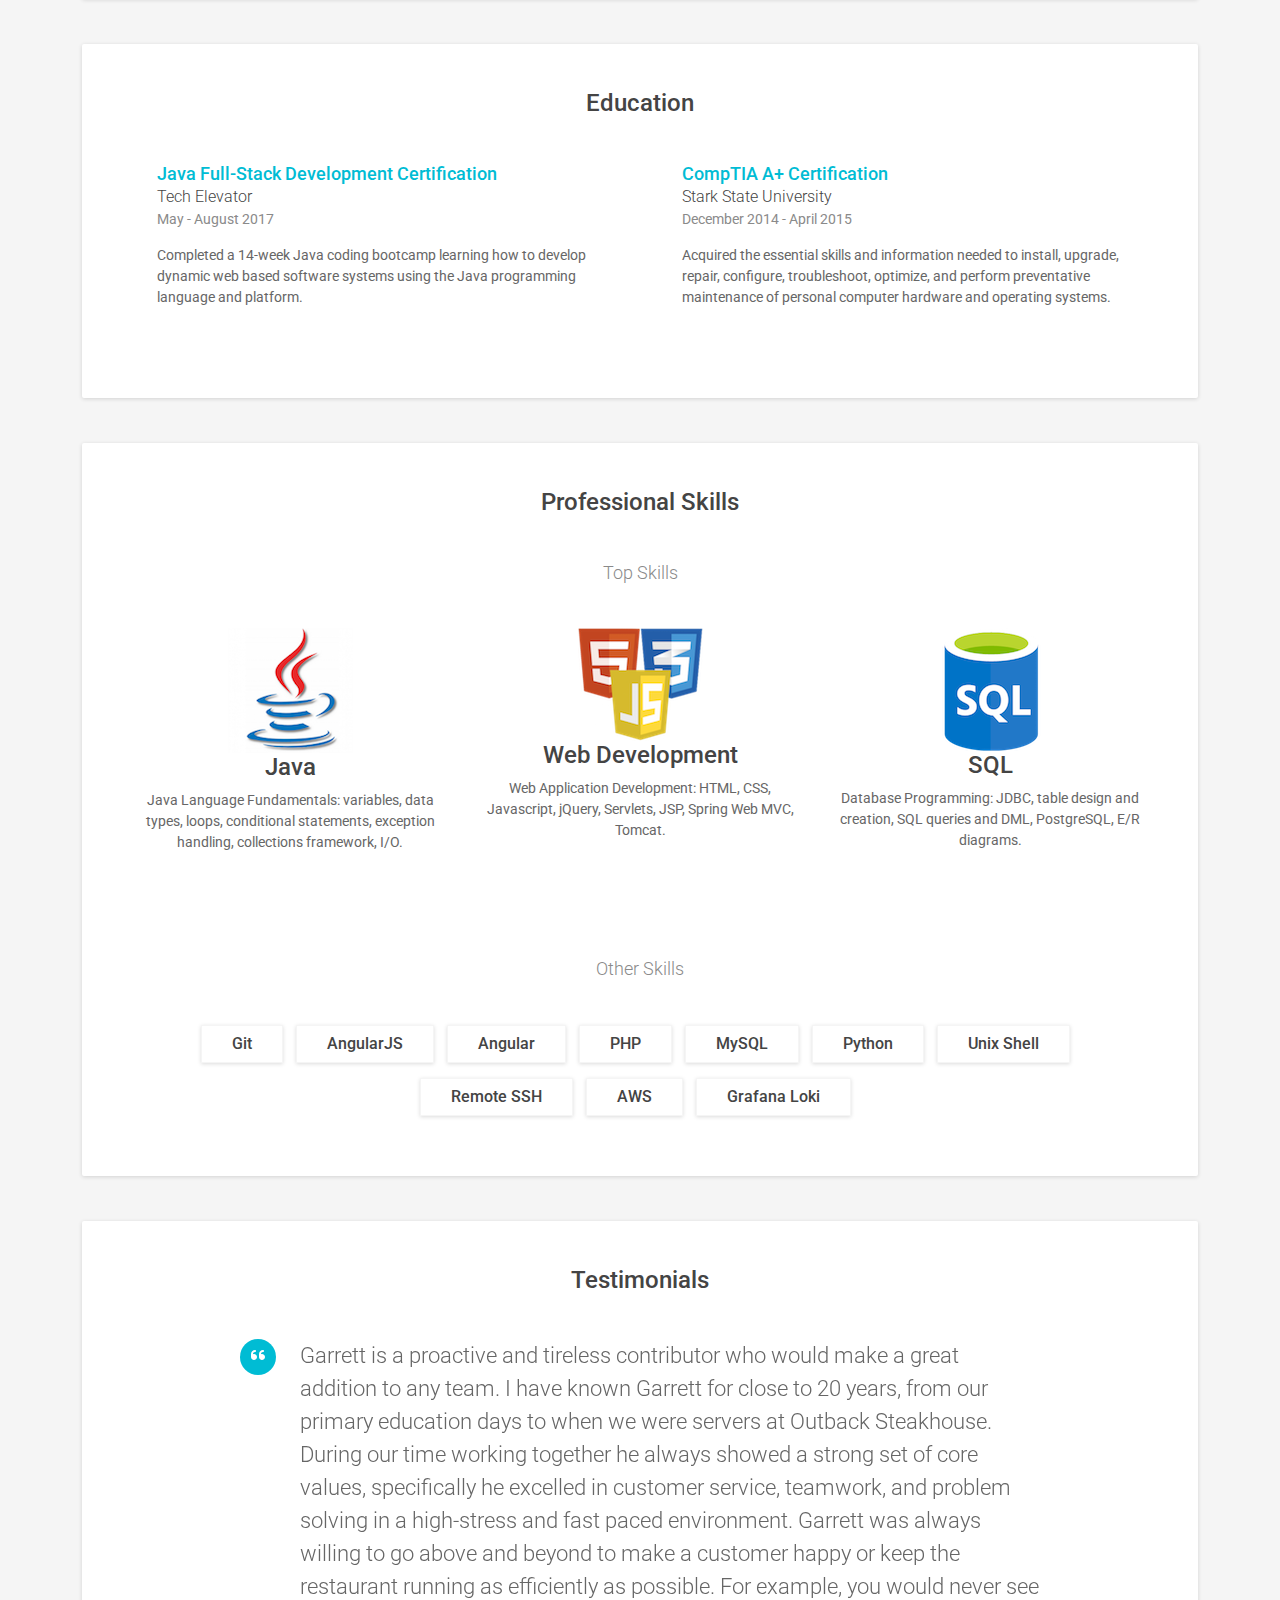
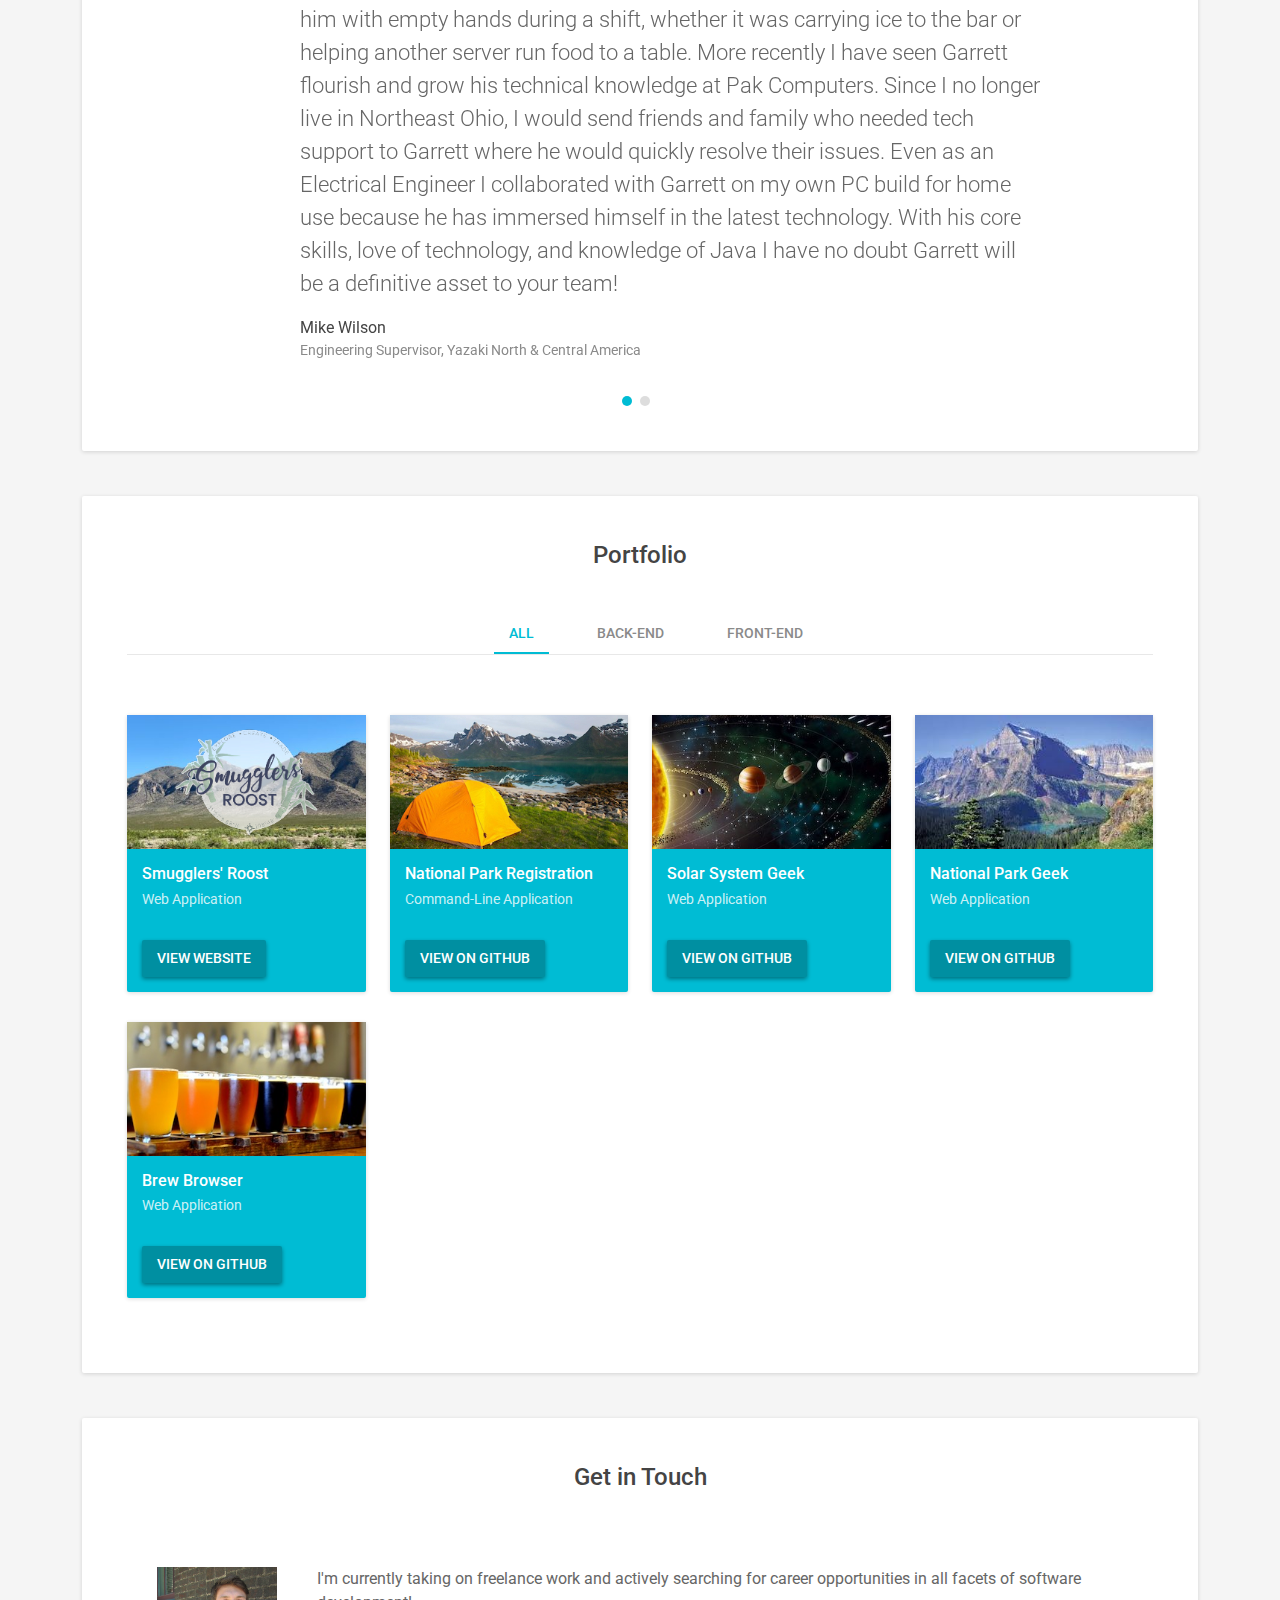
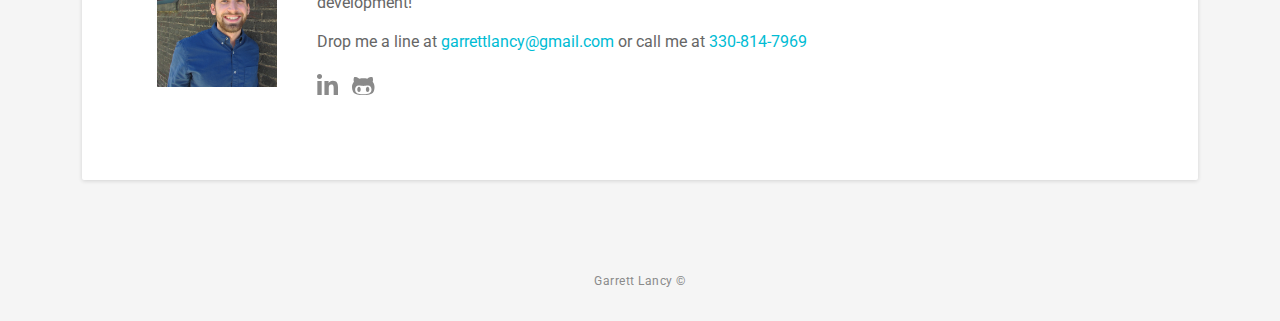
==== commit 6ad5aa54: "Update index.html" ====
--- a/index.html
+++ b/index.html
@@ -374,7 +374,7 @@
         <section id="contact-section" class="contact-section section">
             <h2 class="section-title">Get in Touch</h2>
             <div class="intro">
-                <img class="profile-image" src="assets/images/profile-image.png" alt="">
+                <img class="profile-image" src="assets/images/garrett-profile-img.jpeg" alt="">
                 <div class="dialog">
                     <p>I'm currently taking on freelance work and actively searching for career opportunities in all facets of software development!</p>
                     <p>Drop me a line at <a href="mailto:garrettlancy@gmail.com">garrettlancy@gmail.com</a> or call me at <a href="tel:3308147969">330-814-7969</a></p>
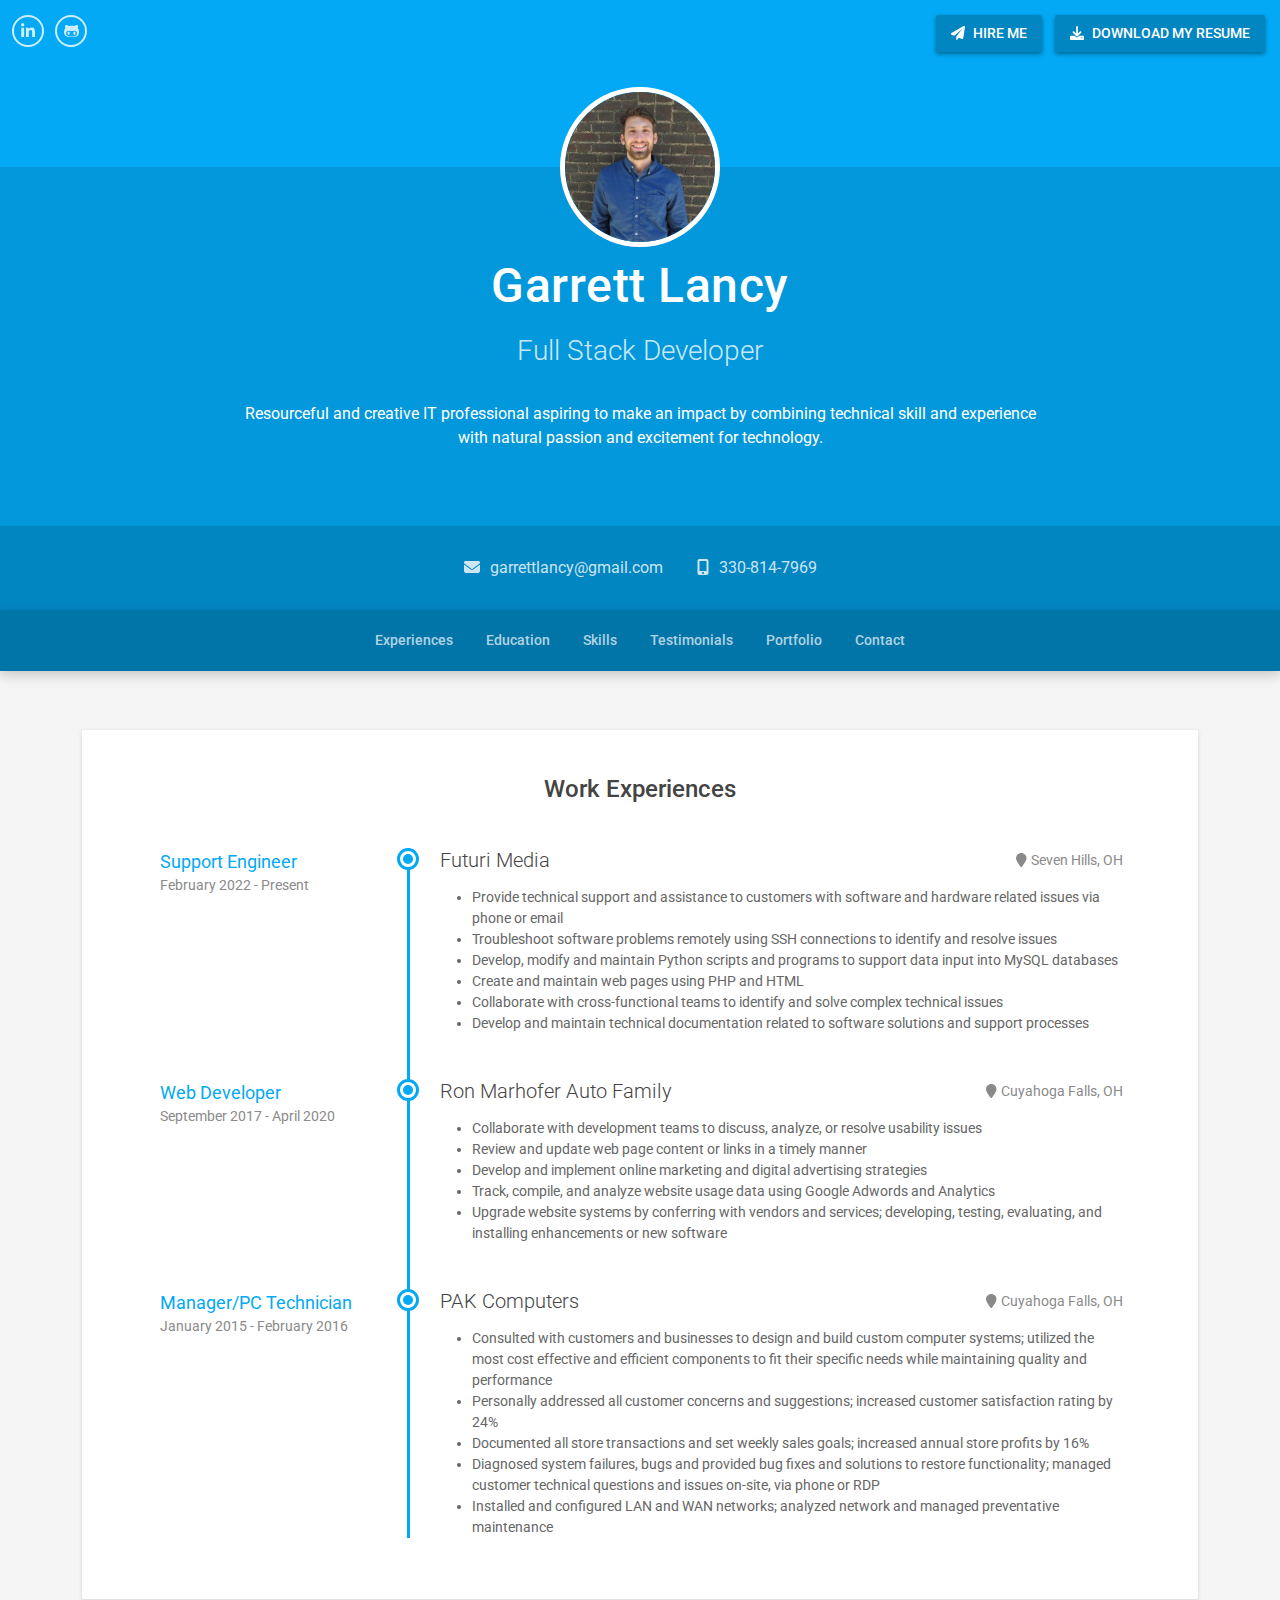
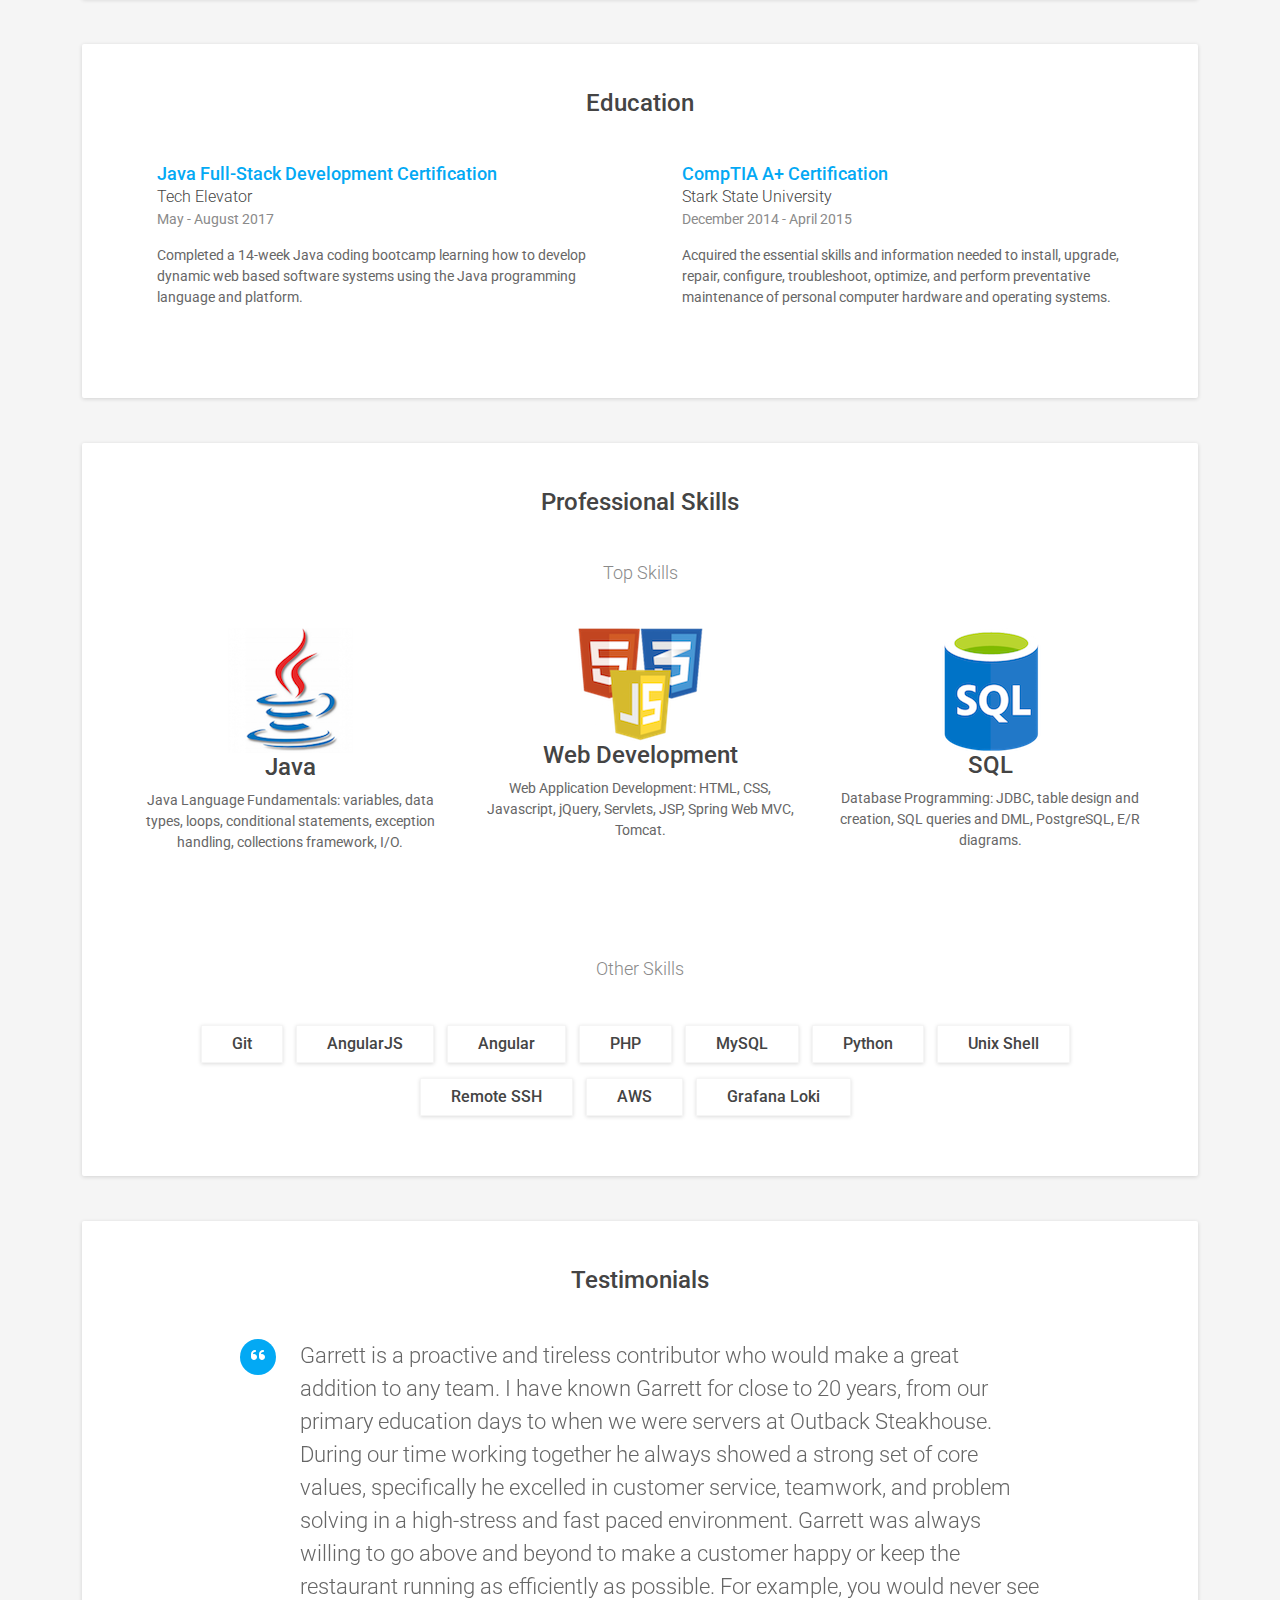
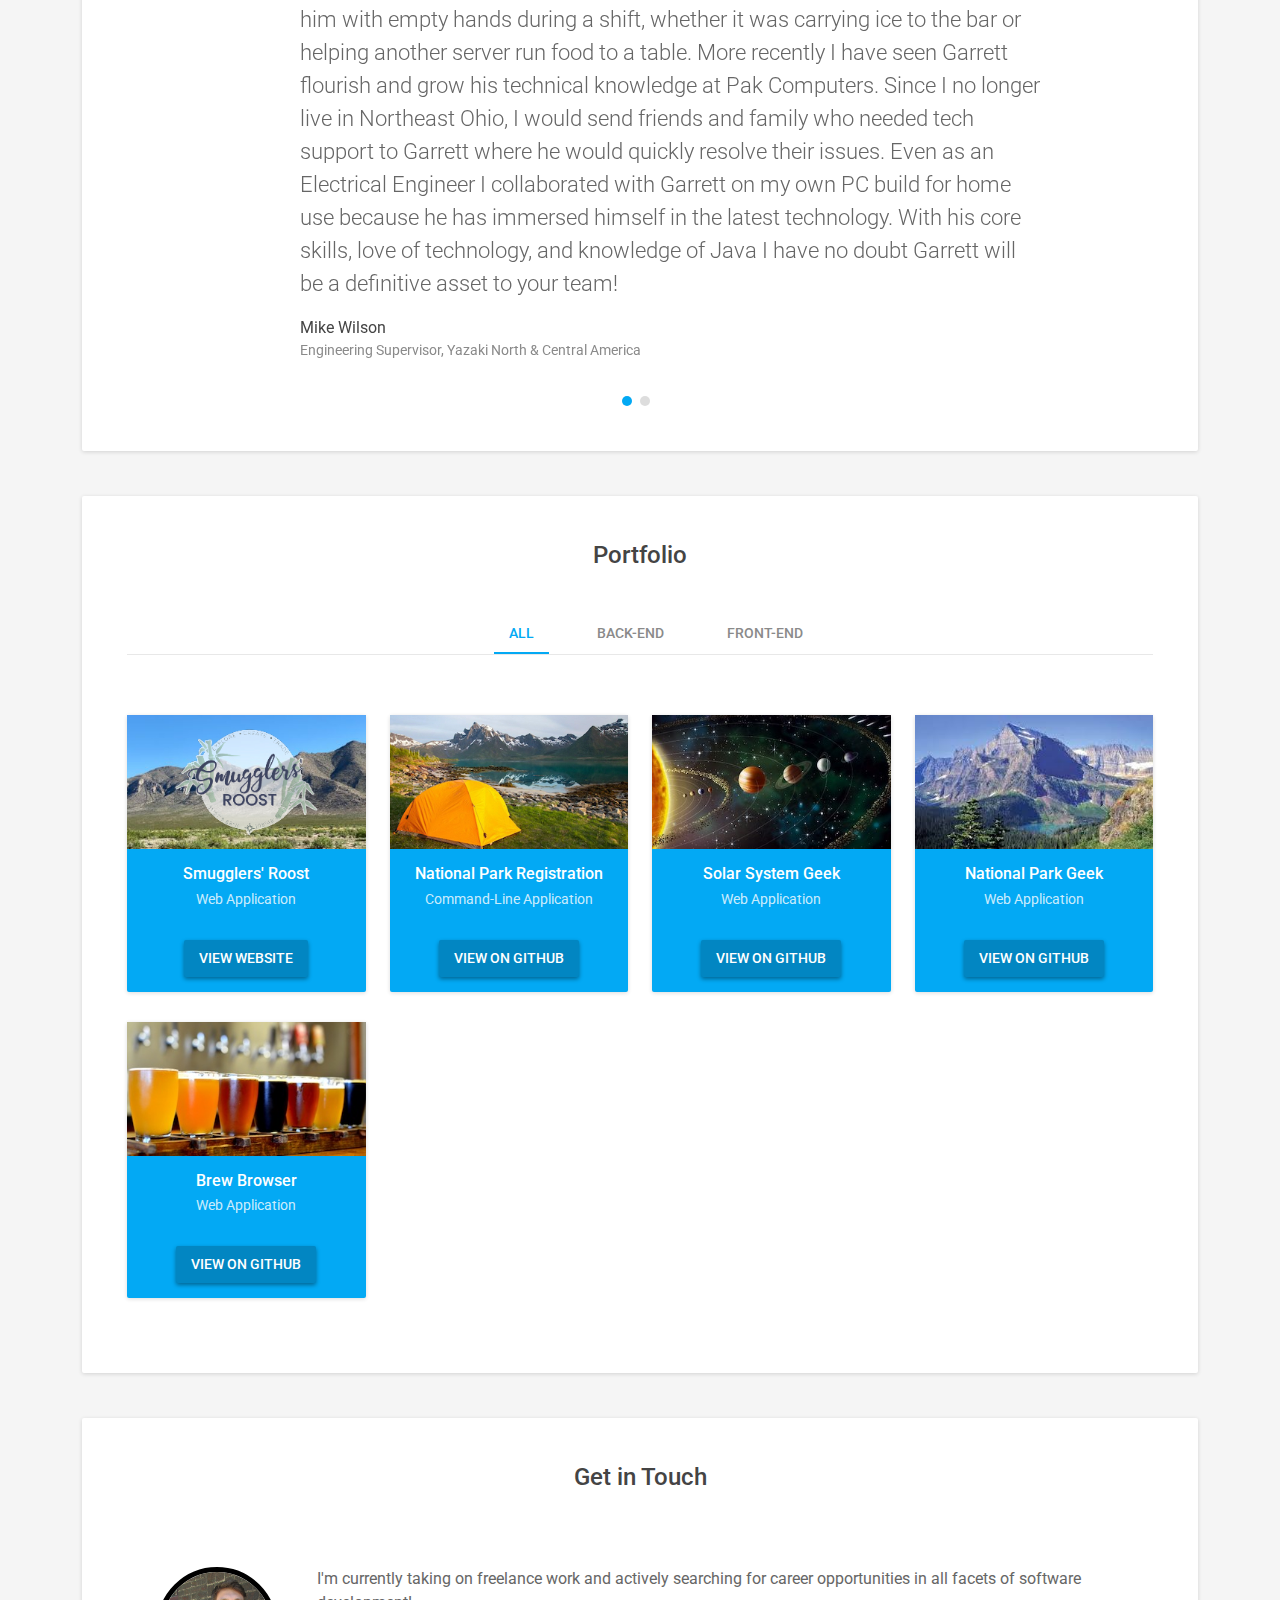
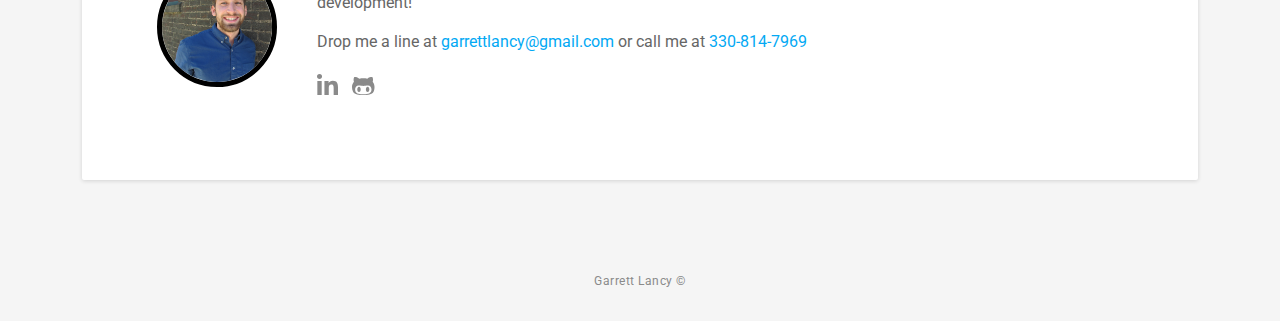
==== commit d502a32c: "Update index.html" ====
--- a/index.html
+++ b/index.html
@@ -306,7 +306,7 @@
                         <figure class="figure">
                             <img class="img-fluid" src="assets/images/portfolio/smugglers_roost.jpg" alt="" />
                         </figure>
-                        <div class="content text-start">
+                        <div class="content text-center">
                             <h3 class="sub-title">Smugglers' Roost</h3>
                             <div class="meta">Web Application</div>
                             <div class="action"><a class="btn" href="https://smugglersroost.net" target="_blank">View Website</a></div>
@@ -319,7 +319,7 @@
                         <figure class="figure">
                             <img class="img-fluid" src="assets/images/portfolio/national-park-registration.jpeg" alt="" />
                         </figure>
-                        <div class="content text-start">
+                        <div class="content text-center">
                             <h3 class="sub-title">National Park Registration</h3>
                             <div class="meta">Command-Line Application</div>
                             <div class="action"><a class="btn" href="https://github.com/garrettlancy/nationalparkregistration" target="_blank">View on Github</a></div>
@@ -332,7 +332,7 @@
                         <figure class="figure">
                             <img class="img-fluid" src="assets/images/portfolio/solar-system-geek.jpeg" alt="" />
                         </figure>
-                        <div class="content text-start">
+                        <div class="content text-center">
                             <h3 class="sub-title">Solar System Geek</h3>
                             <div class="meta">Web Application</div>
                             <div class="action"><a class="btn" href="https://github.com/garrettlancy/solarsystemgeek" target="_blank">View on Github</a></div>
@@ -345,7 +345,7 @@
                         <figure class="figure">
                             <img class="img-fluid" src="assets/images/portfolio/national-park-geek.jpeg" alt="" />
                         </figure>
-                        <div class="content text-start">
+                        <div class="content text-center">
                             <h3 class="sub-title">National Park Geek</h3>
                             <div class="meta">Web Application</div>
                             <div class="action"><a class="btn" href="https://github.com/garrettlancy/nationalparkgeek" target="_blank">View on Github</a></div>
@@ -358,7 +358,7 @@
                         <figure class="figure">
                             <img class="img-fluid" src="assets/images/portfolio/brew-browser.jpeg" alt="" />
                         </figure>
-                        <div class="content text-start">
+                        <div class="content text-center">
                             <h3 class="sub-title">Brew Browser</h3>
                             <div class="meta">Web Application</div>
                             <div class="action"><a class="btn" href="https://github.com/garrettlancy/brewbrowser_OLD" target="_blank">View on Github</a></div>
@@ -397,17 +397,13 @@
     
     <!-- Javascript -->          
     <script src="assets/plugins/popper.min.js"></script> 
-    <script src="assets/plugins/bootstrap/js/bootstrap.min.js"></script>  
-    <script src="assets/plugins/easy-pie-chart/dist/easypiechart.min.js"></script>
+    <script src="assets/plugins/bootstrap/js/bootstrap.min.js"></script>
     <script src="assets/plugins/imagesloaded.pkgd.min.js"></script> 
     <script src="assets/plugins/isotope.pkgd.min.js"></script>  
     <script src="assets/plugins/smoothscroll.min.js"></script>
     <script src="assets/plugins/vanilla-back-to-top.min.js"></script> 
     <script src="assets/plugins/gumshoe/gumshoe.polyfills.min.js"></script> 
-    <script src="assets/js/main.js"></script>
-    
-    <!-- Style Switcher (REMOVE ON YOUR PRODUCTION SITE) -->
-    <script src="assets/js/demo/style-switcher.js"></script>     
+    <script src="assets/js/main.js"></script>   
     
 
 </body>
--- a/assets/css/garrett-theme.css
+++ b/assets/css/garrett-theme.css
@@ -1,8 +1 @@
-/*!   
- * Template Name: Sphere - Bootstrap 5 template for CV/resume/portfolio
- * Version: 2.1
- * Author: Xiaoying Riley
- * Copyright: 3rd Wave Media Ltd.
- * Website: http://themes.3rdwavemedia.com/
- * Twitter: @3rdwave_themes
-*/body{font-family:'Roboto', sans-serif;color:#666;background:#f5f5f5;font-size:14px;-webkit-font-smoothing:antialiased;-moz-osx-font-smoothing:grayscale;color:#444;overflow-x:hidden;position:relative}h1,h2,h3,h4,h5,h6{font-weight:500}a{color:#00BCD4;text-decoration:none}a:hover{text-decoration:underline;color:#007888;-webkit-transition:all 0.4s ease-in-out;-moz-transition:all 0.4s ease-in-out;-ms-transition:all 0.4s ease-in-out;-o-transition:all 0.4s ease-in-out}a:focus{text-decoration:none}p{line-height:1.5}.btn,a.btn{background:#008fa1;color:#fff;padding:8px 15px;border-radius:2px;-moz-background-clip:padding;-webkit-background-clip:padding-box;background-clip:padding-box;box-shadow:0 2px 4px 0 rgba(0,0,0,0.4);text-transform:uppercase;font-weight:500;font-size:14px;text-decoration:none;outline:none;border:none}.btn:hover,.btn:active,a.btn:hover,a.btn:active{color:#fff;background:#00a5bb;text-decoration:none}.btn:focus,a.btn:focus{box-shadow:none}#back-to-top{-webkit-transition:all 0.4s ease-in-out;-moz-transition:all 0.4s ease-in-out;-ms-transition:all 0.4s ease-in-out;-o-transition:all 0.4s ease-in-out;background:#008fa1;color:#fff;text-align:center;display:inline-block;z-index:30;width:36px;height:36px;border-radius:50%;-moz-background-clip:padding;-webkit-background-clip:padding-box;background-clip:padding-box;box-shadow:0 6px 10px 0 rgba(0,0,0,0.3)}#back-to-top:hover{background:#007888;color:#fff}#back-to-top svg{position:relative;font-weight:normal}.header{background:#00BCD4;color:#fff}.header a{color:#fff}.header .top-bar{position:relative;padding-top:15px;padding-bottom:120px}.header .social{margin-bottom:0}.header .social a{color:rgba(255,255,255,0.8);display:inline-block;text-align:center;width:32px;height:32px;border-radius:50%;-moz-background-clip:padding;-webkit-background-clip:padding-box;background-clip:padding-box;padding-top:3px;font-size:16px;border:2px solid rgba(255,255,255,0.8)}.header .social a:hover{color:#fff;border-color:#fff}.header .actions{position:absolute;right:15px;top:15px}.header .actions .svg-inline--fa{margin-right:5px}.header .actions a{margin-right:10px;color:#fff}.header .actions a:last-child{margin-right:0}.header .profile-image{position:absolute;width:160px;height:160px;top:-80px;margin-left:-80px;left:50%}.header .name{font-size:48px;margin-bottom:15px;letter-spacing:0.5px}.header .title{font-size:28px;font-weight:300;color:rgba(255,255,255,0.8);margin-bottom:30px}.header .intro{background:#00a5bb;padding-top:90px;padding-bottom:60px;position:relative;font-size:16px}.header .profile{max-width:800px;margin:0 auto}.header .contact-info{background:#008fa1;padding-top:30px;padding-bottom:30px;font-size:16px}.header .contact-info ul{margin-bottom:0}.header .contact-info li{margin-right:30px;color:rgba(255,255,255,0.8)}.header .contact-info li a{color:rgba(255,255,255,0.8)}.header .contact-info li a:hover{color:#fff}.header .contact-info li:last-child{margin-right:0}.header .contact-info li .svg-inline--fa{margin-right:10px}.page-nav-space-holder{height:60px;position:relative}.page-nav-wrapper{background:#007888;padding-top:20px;padding-bottom:20px;position:absolute;width:100%;left:0;box-shadow:0 4px 12px rgba(0,0,0,0.2)}.page-nav-wrapper.fixed{position:fixed;top:0;left:0;width:100%;z-index:100;background:#00BCD4}.page-nav-wrapper a{color:rgba(255,255,255,0.6);text-decoration:none;font-weight:500}.page-nav-wrapper .page-nav{margin:0 auto;display:inline-block}.page-nav-wrapper .page-nav li{margin-right:30px;display:inline-block;background:none}.page-nav-wrapper .page-nav li:hover,.page-nav-wrapper .page-nav li:active{background:none}.page-nav-wrapper .page-nav li a{color:rgba(255,255,255,0.7);padding:inherit}.page-nav-wrapper .page-nav li a:hover{color:#fff}.page-nav-wrapper .page-nav li a:hover,.page-nav-wrapper .page-nav li a:active,.page-nav-wrapper .page-nav li a:focus{background:none}.page-nav-wrapper .page-nav li.active a{color:#fff;font-weight:bold}.page-nav-wrapper .page-nav li:last-child{margin-right:0}.wrapper{padding-top:60px;padding-bottom:60px}.section{box-shadow:0 1px 4px 0 rgba(0,0,0,0.14);padding:45px;background:#fff;margin-bottom:45px;border-radius:2px;-moz-background-clip:padding;-webkit-background-clip:padding-box;background-clip:padding-box}.section:last-child{margin-bottom:0}.section-title{margin-top:0;margin-bottom:45px;font-size:24px;text-align:center}.timeline{border-left:3px solid #00BCD4;border-bottom-right-radius:2px;border-top-right-radius:2px;position:relative;padding:0 30px;margin-left:280px}.timeline .item{position:relative;margin-bottom:45px}.timeline .item:last-child{margin-bottom:0}.timeline .item:before{content:"";position:absolute;left:-43px;top:0;display:inline-block;width:22px;height:22px;border-radius:50%;-moz-background-clip:padding;-webkit-background-clip:padding-box;background-clip:padding-box;background:#fff;border:3px solid #00BCD4}.timeline .item:after{content:"";position:absolute;left:-37px;top:6px;display:inline-block;width:10px;height:10px;border-radius:50%;-moz-background-clip:padding;-webkit-background-clip:padding-box;background-clip:padding-box;background:#00BCD4;z-index:10}.timeline .work-place{position:relative}.timeline .location{position:absolute;right:0;top:2px;color:#8a8a8a}.timeline .location .svg-inline--fa{margin-right:5px}.timeline .place{margin-top:0;margin-bottom:15px;font-size:20px;font-weight:300}.timeline .job-meta{position:absolute;left:-280px;top:0}.timeline .job-meta .title{font-size:18px;color:#00BCD4;max-width:220px}.timeline .job-meta .time{color:#8a8a8a}.timeline .job-desc{color:#666}.education-section .item{margin-bottom:45px}.education-section .item-inner{padding:0 30px}.education-section .degree{font-size:18px;color:#00BCD4;margin-top:0;margin-bottom:0px}.education-section .education-body{font-weight:500;margin-bottom:0px;font-size:16px;font-weight:300}.education-section .time{color:#8a8a8a;margin-bottom:15px}.education-section .desc{color:#666}.skills-section .subtitle{font-size:18px;color:#8a8a8a;margin-top:0;margin-bottom:45px;font-weight:300}.skills-section .top-skills{margin-bottom:60px}.skills-section .top-skills .item{margin-bottom:45px}.skills-section .level{color:#8a8a8a;margin-bottom:15px}.skills-section .desc{color:#666}.skills-section .skill-tag{box-shadow:0 1px 4px 0 rgba(0,0,0,0.14);padding:6px 30px;display:inline-block;margin-right:10px;border:1px solid #f5f5f5;font-weight:500;margin-bottom:15px;font-size:16px}.chart-easy-pie{positon:relative}.chart{width:110px;height:110px;vertical-align:middle;position:relative;margin:0 auto;text-align:center;font-size:20px;font-weight:300;margin-bottom:30px}.chart span{line-height:110px}.chart canvas{position:absolute;left:0;top:0}.testimonials-section .testimonials-carousel{max-width:800px;margin:0 auto}.testimonials-section .item{padding-left:60px;margin-bottom:45px}.testimonials-section .quote{border-left:none;padding:0;font-size:22px;color:#666;font-weight:300;position:relative}.testimonials-section .source .name{font-size:16px}.testimonials-section .source .position{color:#8a8a8a}.testimonials-section .icon-holder{position:absolute;left:-60px;top:0;width:36px;height:36px;display:inline-block;background:#00BCD4;color:#fff;border-radius:50%;-moz-background-clip:padding;-webkit-background-clip:padding-box;background-clip:padding-box;text-align:center;font-size:16px}.testimonials-section .icon-holder .svg-inline--fa{margin-top:8px}.testimonials-section .carousel-indicators{bottom:0;margin-bottom:0}.testimonials-section .carousel-indicators li{background-color:#bdbdbd;border:none;width:10px;height:10px;margin:0;margin-right:8px;border-radius:50%;-moz-background-clip:padding;-webkit-background-clip:padding-box;background-clip:padding-box;cursor:pointer}.testimonials-section .carousel-indicators li.active{background-color:#00BCD4;width:10px;height:10px;margin:0;margin-right:8px}.portfolio-section .filters{list-style:none;margin:0 auto;margin-bottom:60px;text-align:center;border-bottom:1px solid #e8e8e8}.portfolio-section .filters .type{margin-right:30px;list-style:none;display:inline-block;padding:8px 15px;color:#8a8a8a;cursor:pointer;font-size:14px;text-transform:uppercase;font-weight:500}.portfolio-section .filters .type:last-child{margin-right:0}.portfolio-section .filters .type.active{color:#00BCD4;border-bottom:2px solid #00BCD4}.portfolio-section .item{margin-bottom:30px}.portfolio-section .item .figure{margin-bottom:0}.portfolio-section .item-inner{background:#00BCD4;color:#fff;border-radius:2px;-moz-background-clip:padding;-webkit-background-clip:padding-box;background-clip:padding-box;position:relative;box-shadow:0 1px 4px 0 rgba(0,0,0,0.14)}.portfolio-section .item-inner:hover{background:#00c5de}.portfolio-section .item-inner:hover img{-webkit-opacity:.9;-moz-opacity:.9;opacity:.9}.portfolio-section .item-inner .content{padding:15px;position:relative}.portfolio-section .item-inner .content a{color:#fff}.portfolio-section .item-inner .content .sub-title{font-size:16px;margin-top:0;margin-bottom:5px}.portfolio-section .item-inner .content .meta{color:rgba(255,255,255,0.8);font-size:14px}.portfolio-section .item-inner .content .action{margin-top:30px}.portfolio-section .item-inner .link-mask{display:block;position:absolute;width:100%;height:100%;left:0;top:0}.contact-section .intro{position:relative;padding:30px;padding-left:190px;font-size:16px;color:#666}.contact-section .intro .profile-image{width:120px;height:120px;position:absolute;left:30px}.contact-section .intro p{margin-bottom:15px}.contact-section .service-list{margin-left:30px;margin-bottom:15px}.contact-section .service-list li{margin-bottom:15px}.contact-section .service-list .svg-inline--fa{color:#00BCD4;margin-right:5px}.contact-section .social{margin-bottom:0}.contact-section .social li{margin-right:10px}.contact-section .social li:last-child{margin-right:0}.contact-section .social a{display:inline-block;text-align:center;font-size:24px;color:#8a8a8a}.contact-section .social a:hover{color:#00BCD4}.footer .container{padding:30px;color:#8a8a8a;letter-spacing:0.5px}.footer .container a{color:#8a8a8a}@media (max-width: 767px){.header .social{margin:0 auto;text-align:center}.header .actions{position:static;margin:0 auto;margin-bottom:30px;text-align:center}.header .actions .btn{margin-bottom:15px;font-size:12px;display:inline-block;width:100%}.header .actions .btn:last-child{margin-bottom:0}.header .name{font-size:36px}.header .title{font-size:22px}.header .contact-info li{margin-right:0;margin-bottom:15px;font-size:14px;width:100%;display:inline-block}.header .contact-info li:last-child{margin-bottom:0}.section{padding:30px}.section-title{font-size:20px}.timeline{margin-left:0;padding-right:0}.timeline .place{margin-bottom:5px}.timeline .job-meta{position:static;margin-bottom:15px}.timeline .job-meta .title{max-width:none}.education-section .item{padding:0}.portfolio-section .filters .type{font-size:12px;margin-right:5px;padding:8px 5px}.portfolio-section .item-inner .content{padding:15px}.portfolio-section .item-inner .content .sub-title{font-size:14px;max-width:120px;overflow:hidden;text-overflow:ellipsis;white-space:nowrap}.portfolio-section .item-inner .content .meta{margin-bottom:30px;max-width:120px;overflow:hidden;text-overflow:ellipsis;white-space:nowrap}.portfolio-section .item-inner .content .action{position:static;font-size:12px}.contact-section .intro{padding:0;text-align:center}.contact-section .intro .profile-image{position:static;margin:0 auto;margin-bottom:30px;text-align:center}.contact-section .service-list{margin-left:0}.contact-section .social{margin:0 auto}}.config-trigger{position:absolute;top:30px;left:-36px;width:36px;height:36px;background:#222;color:#fff;text-align:center;-webkit-border-top-right-radius:0;-webkit-border-bottom-right-radius:0;-webkit-border-bottom-left-radius:4px;-webkit-border-top-left-radius:4px;-moz-border-radius-topright:0;-moz-border-radius-bottomright:0;-moz-border-radius-bottomleft:4px;-moz-border-radius-topleft:4px;border-top-right-radius:0;border-bottom-right-radius:0;border-bottom-left-radius:4px;border-top-left-radius:4px;-moz-background-clip:padding;-webkit-background-clip:padding-box;background-clip:padding-box;text-decoration:none}.config-trigger:hover{background:#000;text-decoration:none}.config-trigger:hover .svg-inline--fa{color:#fff}.config-trigger .svg-inline--fa{font-size:20px;margin-top:7px;display:block;color:rgba(255,255,255,0.8)}.config-panel{position:fixed;top:160px;right:-190px;z-index:30;width:190px;-webkit-transition:all 0.4s ease-in-out;-moz-transition:all 0.4s ease-in-out;-ms-transition:all 0.4s ease-in-out;-o-transition:all 0.4s ease-in-out}.config-panel.config-panel-open{right:0}.config-panel.config-panel-hide{right:-190px}.config-panel .panel-inner{position:relative;background:#222;color:#fff;padding:15px;-webkit-border-top-right-radius:0;-webkit-border-bottom-right-radius:0;-webkit-border-bottom-left-radius:4px;-webkit-border-top-left-radius:4px;-moz-border-radius-topright:0;-moz-border-radius-bottomright:0;-moz-border-radius-bottomleft:4px;-moz-border-radius-topleft:4px;border-top-right-radius:0;border-bottom-right-radius:0;border-bottom-left-radius:4px;border-top-left-radius:4px;-moz-background-clip:padding;-webkit-background-clip:padding-box;background-clip:padding-box}.config-panel h5{font-size:16px}.config-panel label{color:#fff}.config-panel #color-options{margin-bottom:0px}.config-panel #color-options li a{display:block;width:28px;height:20px;border:2px solid transparent;margin-bottom:10px}.config-panel #color-options li a:hover{-webkit-opacity:.9;-moz-opacity:.9;opacity:.9;border:2px solid rgba(255,255,255,0.8)}.config-panel #color-options li.active a{border:2px solid #fff}.config-panel #color-options li.theme-1 a{background:#00BCD4}.config-panel #color-options li.theme-2 a{background-color:#03A9F4}.config-panel #color-options li.theme-3 a{background-color:#009688}.config-panel #color-options li.theme-4 a{background-color:#4CAF50}.config-panel #color-options li.theme-5 a{background-color:#8BC34A}.config-panel #color-options li.theme-6 a{background-color:#C0CA33}.config-panel #color-options li.theme-7 a{background-color:#FFC107}.config-panel #color-options li.theme-8 a{background-color:#FF9800}.config-panel #color-options li.theme-9 a{background-color:#FF5722}.config-panel #color-options li.theme-10 a{background-color:#795548}.config-panel #color-options li.theme-11 a{background-color:#607D8B}.config-panel #color-options li.theme-12 a{background-color:#673AB7}.config-panel #color-options li.theme-13 a{background-color:#3F51B5}.config-panel #color-options li.theme-14 a{background-color:#2196F3}.config-panel #color-options li.theme-15 a{background-color:#9C27B0}.config-panel #color-options li.theme-16 a{background-color:#E91E63}.config-panel .close{position:absolute;right:5px;top:5px;color:#fff}.config-panel .close .svg-inline--fa{color:#fff;font-size:16px}
+body{font-family:'Roboto', sans-serif;color:#666;background:#f5f5f5;font-size:14px;-webkit-font-smoothing:antialiased;-moz-osx-font-smoothing:grayscale;color:#444;overflow-x:hidden;position:relative}h1,h2,h3,h4,h5,h6{font-weight:500}a{color:#03A9F4;text-decoration:none}a:hover{text-decoration:underline;color:#0275a8;-webkit-transition:all 0.4s ease-in-out;-moz-transition:all 0.4s ease-in-out;-ms-transition:all 0.4s ease-in-out;-o-transition:all 0.4s ease-in-out}a:focus{text-decoration:none}p{line-height:1.5}.btn,a.btn{background:#0286c2;color:#fff;padding:8px 15px;border-radius:2px;-moz-background-clip:padding;-webkit-background-clip:padding-box;background-clip:padding-box;box-shadow:0 2px 4px 0 rgba(0,0,0,0.4);text-transform:uppercase;font-weight:500;font-size:14px;text-decoration:none;outline:none;border:none}.btn:hover,.btn:active,a.btn:hover,a.btn:active{color:#fff;background:#0398db;text-decoration:none}.btn:focus,a.btn:focus{box-shadow:none}#back-to-top{-webkit-transition:all 0.4s ease-in-out;-moz-transition:all 0.4s ease-in-out;-ms-transition:all 0.4s ease-in-out;-o-transition:all 0.4s ease-in-out;background:#0286c2;color:#fff;text-align:center;display:inline-block;z-index:30;width:36px;height:36px;border-radius:50%;-moz-background-clip:padding;-webkit-background-clip:padding-box;background-clip:padding-box;box-shadow:0 6px 10px 0 rgba(0,0,0,0.3)}#back-to-top:hover{background:#0275a8;color:#fff}#back-to-top svg{position:relative;font-weight:normal}.header{background:#03A9F4;color:#fff}.header a{color:#fff}.header .top-bar{position:relative;padding-top:15px;padding-bottom:120px}.header .social{margin-bottom:0}.header .social a{color:rgba(255,255,255,0.8);display:inline-block;text-align:center;width:32px;height:32px;border-radius:50%;-moz-background-clip:padding;-webkit-background-clip:padding-box;background-clip:padding-box;padding-top:3px;font-size:16px;border:2px solid rgba(255,255,255,0.8)}.header .social a:hover{color:#fff;border-color:#fff}.header .actions{position:absolute;right:15px;top:15px}.header .actions .svg-inline--fa{margin-right:5px}.header .actions a{margin-right:10px;color:#fff}.header .actions a:last-child{margin-right:0}.header .profile-image{position:absolute;width:160px;height:160px;top:-80px;margin-left:-80px;left:50%;border:5px solid #ffffff;border-radius:50%}.header .name{font-size:48px;margin-bottom:15px;letter-spacing:0.5px}.header .title{font-size:28px;font-weight:300;color:rgba(255,255,255,0.8);margin-bottom:30px}.header .intro{background:#0398db;padding-top:90px;padding-bottom:60px;position:relative;font-size:16px}.header .profile{max-width:800px;margin:0 auto}.header .contact-info{background:#0286c2;padding-top:30px;padding-bottom:30px;font-size:16px}.header .contact-info ul{margin-bottom:0}.header .contact-info li{margin-right:30px;color:rgba(255,255,255,0.8)}.header .contact-info li a{color:rgba(255,255,255,0.8)}.header .contact-info li a:hover{color:#fff}.header .contact-info li:last-child{margin-right:0}.header .contact-info li .svg-inline--fa{margin-right:10px}.page-nav-space-holder{height:60px;position:relative}.page-nav-wrapper{background:#0275a8;padding-top:20px;padding-bottom:20px;position:absolute;width:100%;left:0;box-shadow:0 4px 12px rgba(0,0,0,0.2)}.page-nav-wrapper.fixed{position:fixed;top:0;left:0;width:100%;z-index:100;background:#03A9F4}.page-nav-wrapper a{color:rgba(255,255,255,0.6);text-decoration:none;font-weight:500}.page-nav-wrapper .page-nav{margin:0 auto;display:inline-block}.page-nav-wrapper .page-nav li{margin-right:30px;display:inline-block;background:none}.page-nav-wrapper .page-nav li:hover,.page-nav-wrapper .page-nav li:active{background:none}.page-nav-wrapper .page-nav li a{color:rgba(255,255,255,0.7);padding:inherit}.page-nav-wrapper .page-nav li a:hover{color:#fff}.page-nav-wrapper .page-nav li a:hover,.page-nav-wrapper .page-nav li a:active,.page-nav-wrapper .page-nav li a:focus{background:none}.page-nav-wrapper .page-nav li.active a{color:#fff;font-weight:bold}.page-nav-wrapper .page-nav li:last-child{margin-right:0}.wrapper{padding-top:60px;padding-bottom:60px}.section{box-shadow:0 1px 4px 0 rgba(0,0,0,0.14);padding:45px;background:#fff;margin-bottom:45px;border-radius:2px;-moz-background-clip:padding;-webkit-background-clip:padding-box;background-clip:padding-box}.section:last-child{margin-bottom:0}.section-title{margin-top:0;margin-bottom:45px;font-size:24px;text-align:center}.timeline{border-left:3px solid #03A9F4;border-bottom-right-radius:2px;border-top-right-radius:2px;position:relative;padding:0 30px;margin-left:280px}.timeline .item{position:relative;margin-bottom:45px}.timeline .item:last-child{margin-bottom:0}.timeline .item:before{content:"";position:absolute;left:-43px;top:0;display:inline-block;width:22px;height:22px;border-radius:50%;-moz-background-clip:padding;-webkit-background-clip:padding-box;background-clip:padding-box;background:#fff;border:3px solid #03A9F4}.timeline .item:after{content:"";position:absolute;left:-37px;top:6px;display:inline-block;width:10px;height:10px;border-radius:50%;-moz-background-clip:padding;-webkit-background-clip:padding-box;background-clip:padding-box;background:#03A9F4;z-index:10}.timeline .work-place{position:relative}.timeline .location{position:absolute;right:0;top:2px;color:#8a8a8a}.timeline .location .svg-inline--fa{margin-right:5px}.timeline .place{margin-top:0;margin-bottom:15px;font-size:20px;font-weight:300}.timeline .job-meta{position:absolute;left:-280px;top:0}.timeline .job-meta .title{font-size:18px;color:#03A9F4;max-width:220px}.timeline .job-meta .time{color:#8a8a8a}.timeline .job-desc{color:#666}.education-section .item{margin-bottom:45px}.education-section .item-inner{padding:0 30px}.education-section .degree{font-size:18px;color:#03A9F4;margin-top:0;margin-bottom:0px}.education-section .education-body{font-weight:500;margin-bottom:0px;font-size:16px;font-weight:300}.education-section .time{color:#8a8a8a;margin-bottom:15px}.education-section .desc{color:#666}.skills-section .subtitle{font-size:18px;color:#8a8a8a;margin-top:0;margin-bottom:45px;font-weight:300}.skills-section .top-skills{margin-bottom:60px}.skills-section .top-skills .item{margin-bottom:45px}.skills-section .level{color:#8a8a8a;margin-bottom:15px}.skills-section .desc{color:#666}.skills-section .skill-tag{box-shadow:0 1px 4px 0 rgba(0,0,0,0.14);padding:6px 30px;display:inline-block;margin-right:10px;border:1px solid #f5f5f5;font-weight:500;margin-bottom:15px;font-size:16px}.chart-easy-pie{positon:relative}.chart{width:110px;height:110px;vertical-align:middle;position:relative;margin:0 auto;text-align:center;font-size:20px;font-weight:300;margin-bottom:30px}.chart span{line-height:110px}.chart canvas{position:absolute;left:0;top:0}.testimonials-section .testimonials-carousel{max-width:800px;margin:0 auto}.testimonials-section .item{padding-left:60px;margin-bottom:45px}.testimonials-section .quote{border-left:none;padding:0;font-size:22px;color:#666;font-weight:300;position:relative}.testimonials-section .source .name{font-size:16px}.testimonials-section .source .position{color:#8a8a8a}.testimonials-section .icon-holder{position:absolute;left:-60px;top:0;width:36px;height:36px;display:inline-block;background:#03A9F4;color:#fff;border-radius:50%;-moz-background-clip:padding;-webkit-background-clip:padding-box;background-clip:padding-box;text-align:center;font-size:16px}.testimonials-section .icon-holder .svg-inline--fa{margin-top:8px}.testimonials-section .carousel-indicators{bottom:0;margin-bottom:0}.testimonials-section .carousel-indicators li{background-color:#bdbdbd;border:none;width:10px;height:10px;margin:0;margin-right:8px;border-radius:50%;-moz-background-clip:padding;-webkit-background-clip:padding-box;background-clip:padding-box;cursor:pointer}.testimonials-section .carousel-indicators li.active{background-color:#03A9F4;width:10px;height:10px;margin:0;margin-right:8px}.portfolio-section .filters{list-style:none;margin:0 auto;margin-bottom:60px;text-align:center;border-bottom:1px solid #e8e8e8}.portfolio-section .filters .type{margin-right:30px;list-style:none;display:inline-block;padding:8px 15px;color:#8a8a8a;cursor:pointer;font-size:14px;text-transform:uppercase;font-weight:500}.portfolio-section .filters .type:last-child{margin-right:0}.portfolio-section .filters .type.active{color:#03A9F4;border-bottom:2px solid #03A9F4}.portfolio-section .item{margin-bottom:30px}.portfolio-section .item .figure{margin-bottom:0}.portfolio-section .item-inner{background:#03A9F4;color:#fff;border-radius:2px;-moz-background-clip:padding;-webkit-background-clip:padding-box;background-clip:padding-box;position:relative;box-shadow:0 1px 4px 0 rgba(0,0,0,0.14)}.portfolio-section .item-inner:hover{background:#05affc}.portfolio-section .item-inner:hover img{-webkit-opacity:.9;-moz-opacity:.9;opacity:.9}.portfolio-section .item-inner .content{padding:15px;position:relative}.portfolio-section .item-inner .content a{color:#fff}.portfolio-section .item-inner .content .sub-title{font-size:16px;margin-top:0;margin-bottom:5px}.portfolio-section .item-inner .content .meta{color:rgba(255,255,255,0.8);font-size:14px}.portfolio-section .item-inner .content .action{margin-top:30px}.portfolio-section .item-inner .link-mask{display:block;position:absolute;width:100%;height:100%;left:0;top:0}.contact-section .intro{position:relative;padding:30px;padding-left:190px;font-size:16px;color:#666}.contact-section .intro .profile-image{width:120px;height:120px;position:absolute;left:30px;border:5px solid #000000;border-radius:50%}.contact-section .intro p{margin-bottom:15px}.contact-section .service-list{margin-left:30px;margin-bottom:15px}.contact-section .service-list li{margin-bottom:15px}.contact-section .service-list .svg-inline--fa{color:#03A9F4;margin-right:5px}.contact-section .social{margin-bottom:0}.contact-section .social li{margin-right:10px}.contact-section .social li:last-child{margin-right:0}.contact-section .social a{display:inline-block;text-align:center;font-size:24px;color:#8a8a8a}.contact-section .social a:hover{color:#03A9F4}.footer .container{padding:30px;color:#8a8a8a;letter-spacing:0.5px}.footer .container a{color:#8a8a8a}@media (max-width: 767px){.header .social{margin:0 auto;text-align:center}.header .actions{position:static;margin:0 auto;margin-bottom:30px;text-align:center}.header .actions .btn{margin-bottom:15px;font-size:12px;display:inline-block;width:100%}.header .actions .btn:last-child{margin-bottom:0}.header .name{font-size:36px}.header .title{font-size:22px}.header .contact-info li{margin-right:0;margin-bottom:15px;font-size:14px;width:100%;display:inline-block}.header .contact-info li:last-child{margin-bottom:0}.section{padding:30px}.section-title{font-size:20px}.timeline{margin-left:0;padding-right:0}.timeline .place{margin-bottom:5px}.timeline .job-meta{position:static;margin-bottom:15px}.timeline .job-meta .title{max-width:none}.education-section .item{padding:0}.portfolio-section .filters .type{font-size:12px;margin-right:5px;padding:8px 5px}.portfolio-section .item-inner .content{padding:15px}.portfolio-section .item-inner .content .sub-title{font-size:14px;max-width:120px;overflow:hidden;text-overflow:ellipsis;white-space:nowrap}.portfolio-section .item-inner .content .meta{margin-bottom:30px;max-width:120px;overflow:hidden;text-overflow:ellipsis;white-space:nowrap}.portfolio-section .item-inner .content .action{position:static;font-size:12px}.contact-section .intro{padding:0;text-align:center}.contact-section .intro .profile-image{position:static;margin:0 auto;margin-bottom:30px;text-align:center}.contact-section .service-list{margin-left:0}.contact-section .social{margin:0 auto}}.config-trigger{position:absolute;top:30px;left:-36px;width:36px;height:36px;background:#222;color:#fff;text-align:center;-webkit-border-top-right-radius:0;-webkit-border-bottom-right-radius:0;-webkit-border-bottom-left-radius:4px;-webkit-border-top-left-radius:4px;-moz-border-radius-topright:0;-moz-border-radius-bottomright:0;-moz-border-radius-bottomleft:4px;-moz-border-radius-topleft:4px;border-top-right-radius:0;border-bottom-right-radius:0;border-bottom-left-radius:4px;border-top-left-radius:4px;-moz-background-clip:padding;-webkit-background-clip:padding-box;background-clip:padding-box;text-decoration:none}.config-trigger:hover{background:#000;text-decoration:none}.config-trigger:hover .svg-inline--fa{color:#fff}.config-trigger .svg-inline--fa{font-size:20px;margin-top:7px;display:block;color:rgba(255,255,255,0.8)}.config-panel{position:fixed;top:160px;right:-190px;z-index:30;width:190px;-webkit-transition:all 0.4s ease-in-out;-moz-transition:all 0.4s ease-in-out;-ms-transition:all 0.4s ease-in-out;-o-transition:all 0.4s ease-in-out}.config-panel.config-panel-open{right:0}.config-panel.config-panel-hide{right:-190px}.config-panel .panel-inner{position:relative;background:#222;color:#fff;padding:15px;-webkit-border-top-right-radius:0;-webkit-border-bottom-right-radius:0;-webkit-border-bottom-left-radius:4px;-webkit-border-top-left-radius:4px;-moz-border-radius-topright:0;-moz-border-radius-bottomright:0;-moz-border-radius-bottomleft:4px;-moz-border-radius-topleft:4px;border-top-right-radius:0;border-bottom-right-radius:0;border-bottom-left-radius:4px;border-top-left-radius:4px;-moz-background-clip:padding;-webkit-background-clip:padding-box;background-clip:padding-box}.config-panel h5{font-size:16px}.config-panel label{color:#fff}.config-panel #color-options{margin-bottom:0px}.config-panel #color-options li a{display:block;width:28px;height:20px;border:2px solid transparent;margin-bottom:10px}.config-panel #color-options li a:hover{-webkit-opacity:.9;-moz-opacity:.9;opacity:.9;border:2px solid rgba(255,255,255,0.8)}.config-panel #color-options li.active a{border:2px solid #fff}.config-panel #color-options li.theme-1 a{background:#00BCD4}.config-panel #color-options li.theme-2 a{background-color:#03A9F4}.config-panel #color-options li.theme-3 a{background-color:#009688}.config-panel #color-options li.theme-4 a{background-color:#4CAF50}.config-panel #color-options li.theme-5 a{background-color:#8BC34A}.config-panel #color-options li.theme-6 a{background-color:#C0CA33}.config-panel #color-options li.theme-7 a{background-color:#FFC107}.config-panel #color-options li.theme-8 a{background-color:#FF9800}.config-panel #color-options li.theme-9 a{background-color:#FF5722}.config-panel #color-options li.theme-10 a{background-color:#795548}.config-panel #color-options li.theme-11 a{background-color:#607D8B}.config-panel #color-options li.theme-12 a{background-color:#673AB7}.config-panel #color-options li.theme-13 a{background-color:#3F51B5}.config-panel #color-options li.theme-14 a{background-color:#2196F3}.config-panel #color-options li.theme-15 a{background-color:#9C27B0}.config-panel #color-options li.theme-16 a{background-color:#E91E63}.config-panel .close{position:absolute;right:5px;top:5px;color:#fff}.config-panel .close .svg-inline--fa{color:#fff;font-size:16px}
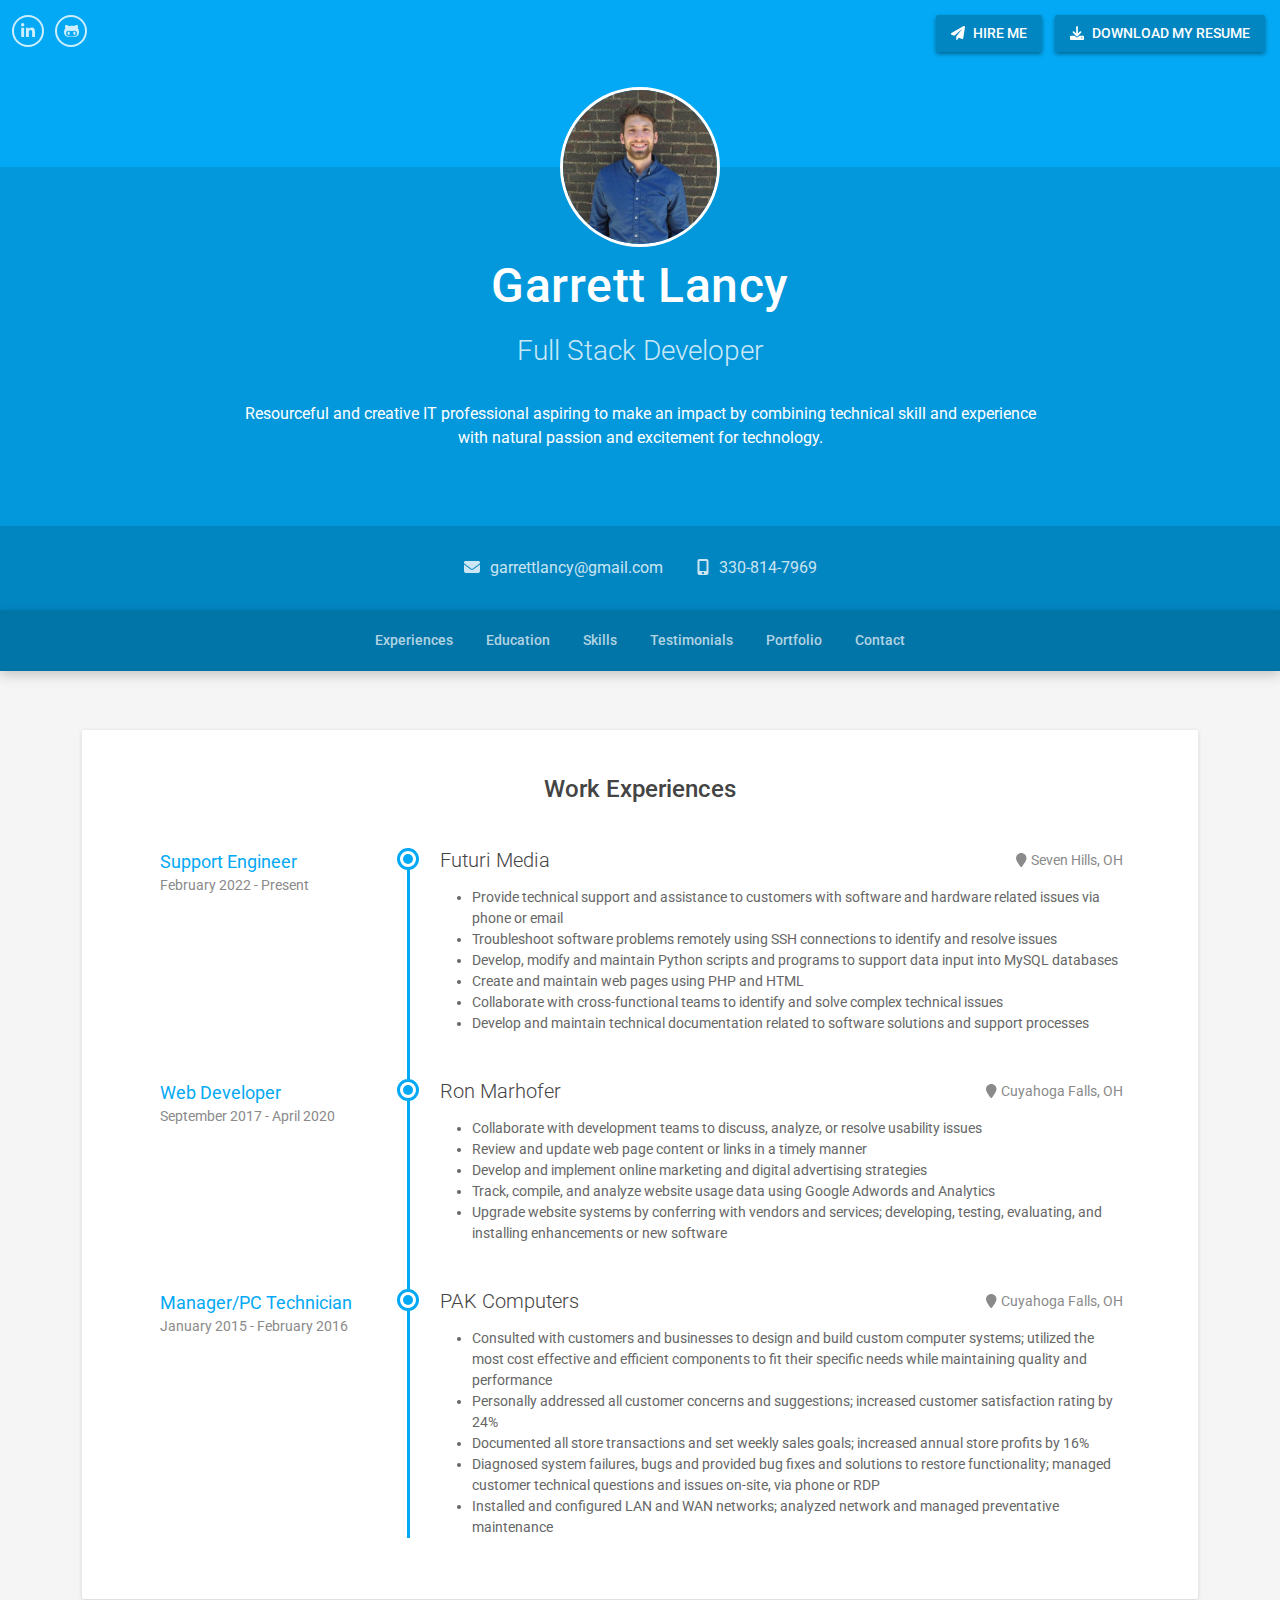
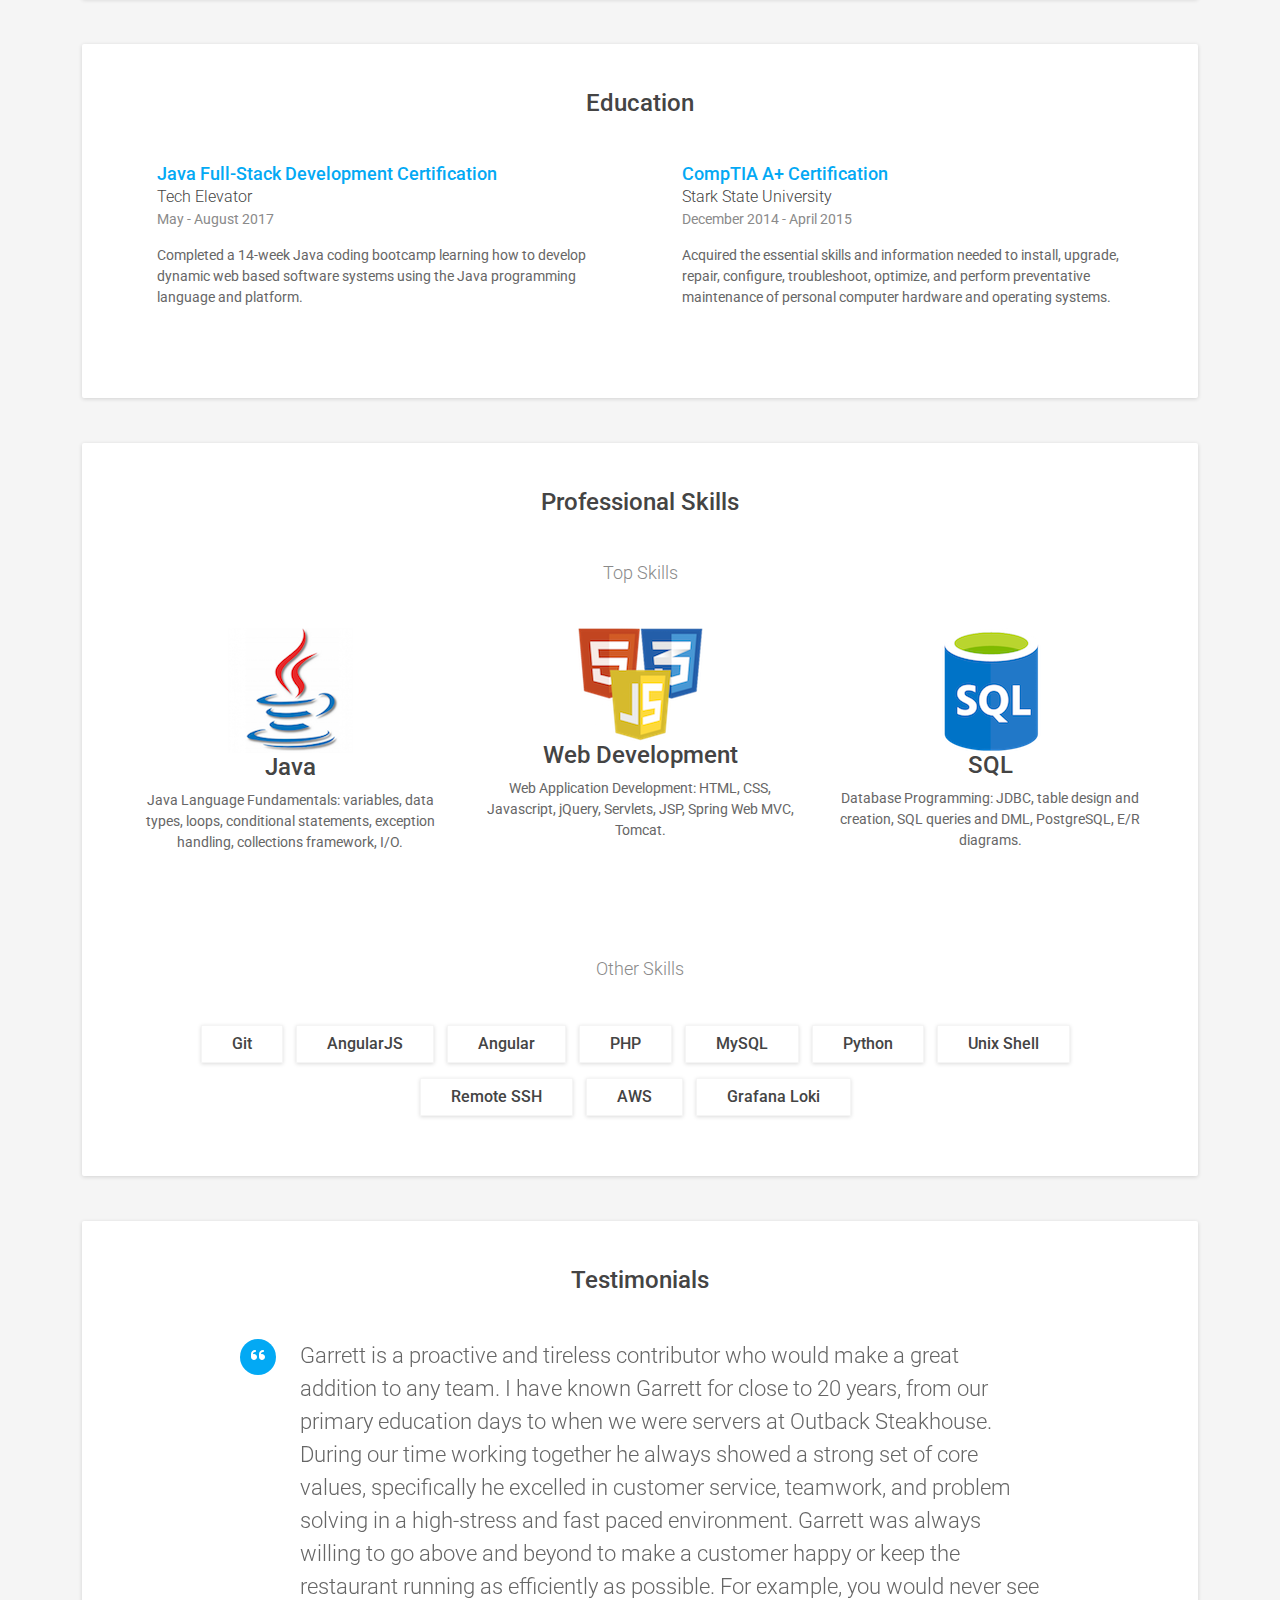
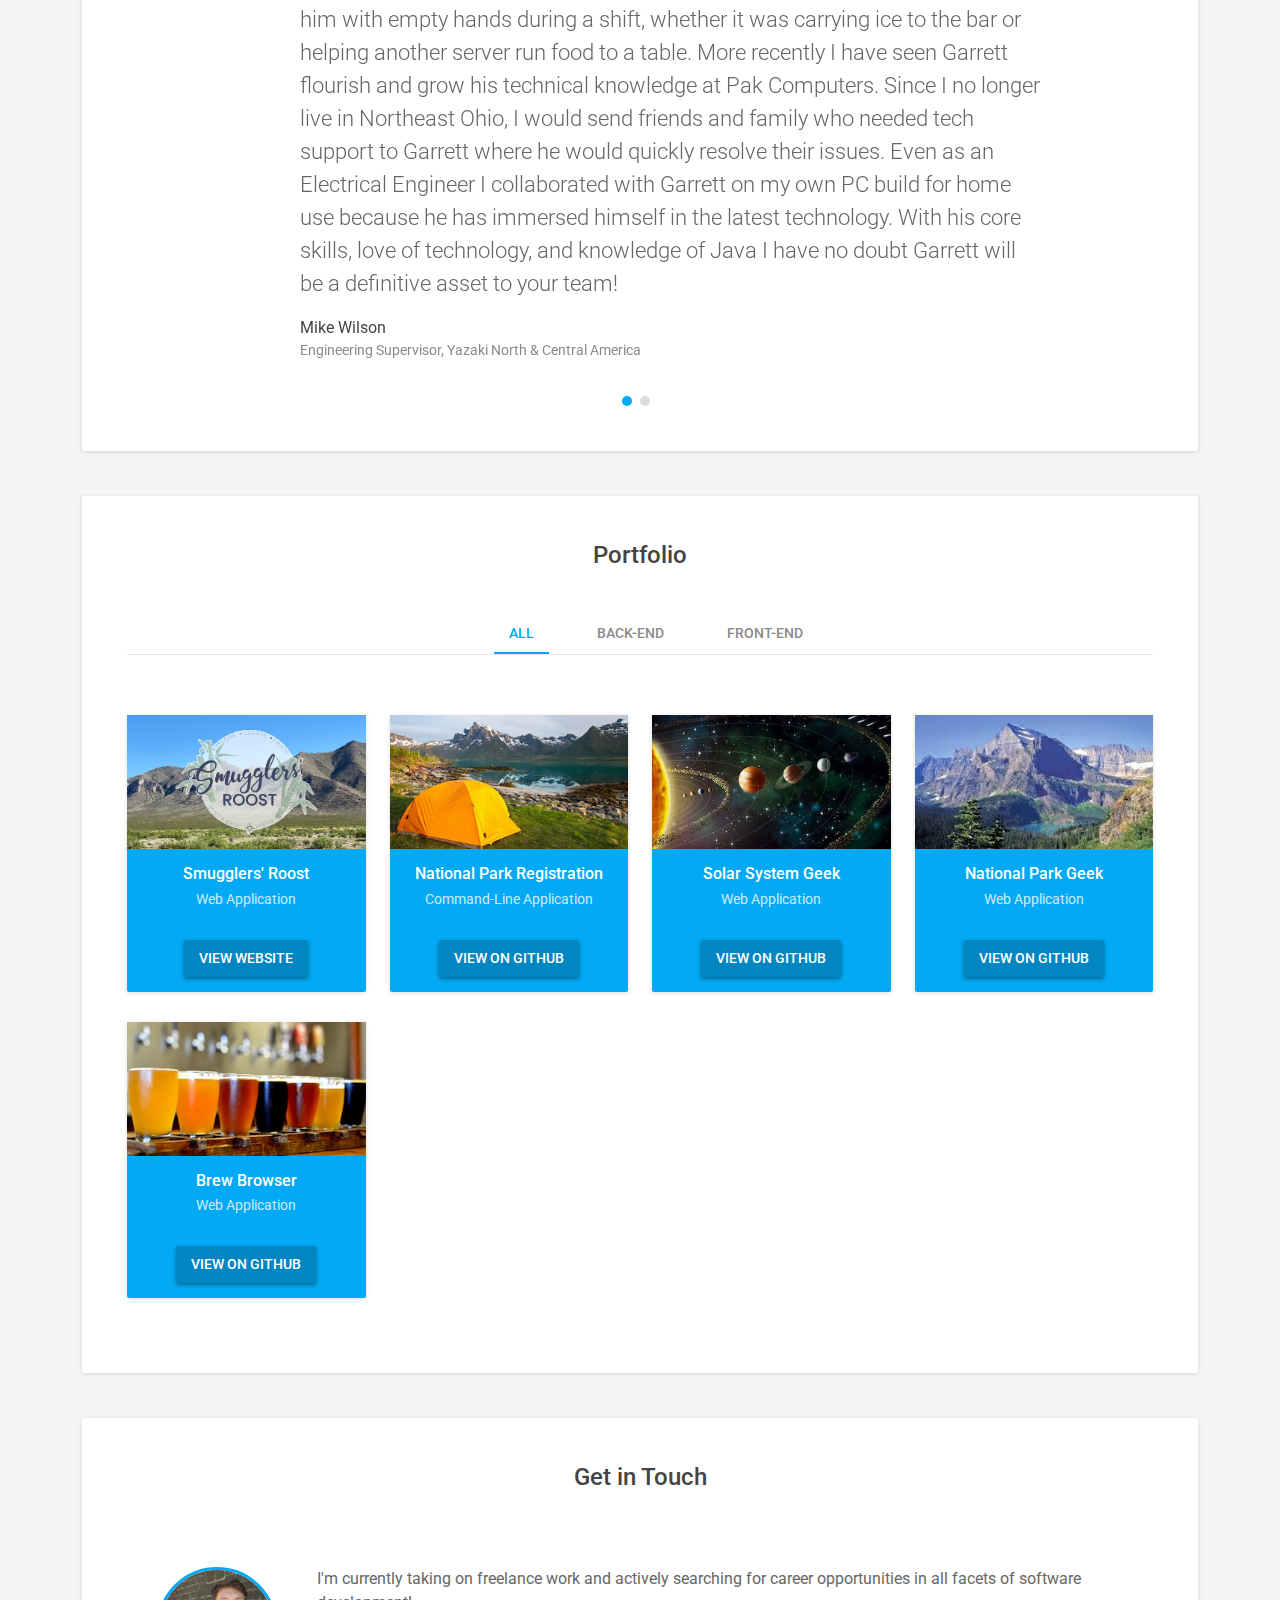
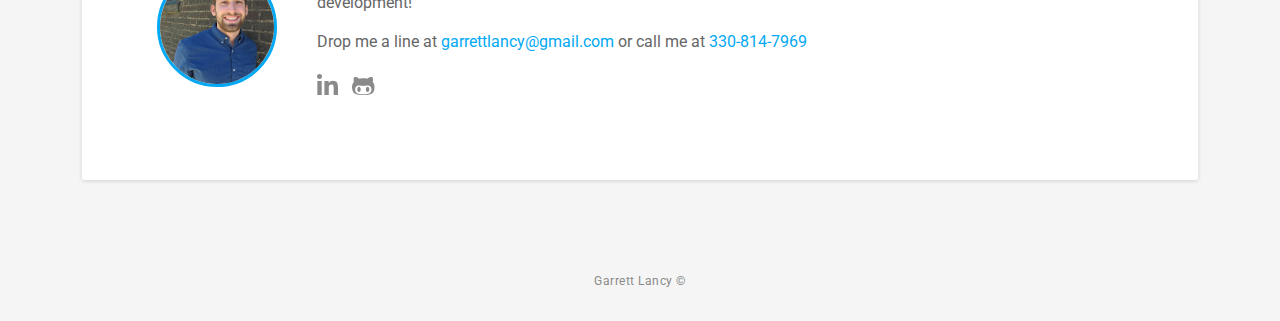
==== commit c9886902: "Update index.html" ====
--- a/index.html
+++ b/index.html
@@ -99,7 +99,7 @@
                 
                 <div class="item">
                     <div class="work-place">
-                        <h3 class="place">Ron Marhofer Auto Family</h3>
+                        <h3 class="place">Ron Marhofer</h3>
                         <div class="location"><i class="fa fa-map-marker" aria-hidden="true"></i>Cuyahoga Falls, OH</div>
                     </div>
                     <div class="job-meta">
--- a/assets/css/garrett-theme.css
+++ b/assets/css/garrett-theme.css
@@ -1 +1 @@
-body{font-family:'Roboto', sans-serif;color:#666;background:#f5f5f5;font-size:14px;-webkit-font-smoothing:antialiased;-moz-osx-font-smoothing:grayscale;color:#444;overflow-x:hidden;position:relative}h1,h2,h3,h4,h5,h6{font-weight:500}a{color:#03A9F4;text-decoration:none}a:hover{text-decoration:underline;color:#0275a8;-webkit-transition:all 0.4s ease-in-out;-moz-transition:all 0.4s ease-in-out;-ms-transition:all 0.4s ease-in-out;-o-transition:all 0.4s ease-in-out}a:focus{text-decoration:none}p{line-height:1.5}.btn,a.btn{background:#0286c2;color:#fff;padding:8px 15px;border-radius:2px;-moz-background-clip:padding;-webkit-background-clip:padding-box;background-clip:padding-box;box-shadow:0 2px 4px 0 rgba(0,0,0,0.4);text-transform:uppercase;font-weight:500;font-size:14px;text-decoration:none;outline:none;border:none}.btn:hover,.btn:active,a.btn:hover,a.btn:active{color:#fff;background:#0398db;text-decoration:none}.btn:focus,a.btn:focus{box-shadow:none}#back-to-top{-webkit-transition:all 0.4s ease-in-out;-moz-transition:all 0.4s ease-in-out;-ms-transition:all 0.4s ease-in-out;-o-transition:all 0.4s ease-in-out;background:#0286c2;color:#fff;text-align:center;display:inline-block;z-index:30;width:36px;height:36px;border-radius:50%;-moz-background-clip:padding;-webkit-background-clip:padding-box;background-clip:padding-box;box-shadow:0 6px 10px 0 rgba(0,0,0,0.3)}#back-to-top:hover{background:#0275a8;color:#fff}#back-to-top svg{position:relative;font-weight:normal}.header{background:#03A9F4;color:#fff}.header a{color:#fff}.header .top-bar{position:relative;padding-top:15px;padding-bottom:120px}.header .social{margin-bottom:0}.header .social a{color:rgba(255,255,255,0.8);display:inline-block;text-align:center;width:32px;height:32px;border-radius:50%;-moz-background-clip:padding;-webkit-background-clip:padding-box;background-clip:padding-box;padding-top:3px;font-size:16px;border:2px solid rgba(255,255,255,0.8)}.header .social a:hover{color:#fff;border-color:#fff}.header .actions{position:absolute;right:15px;top:15px}.header .actions .svg-inline--fa{margin-right:5px}.header .actions a{margin-right:10px;color:#fff}.header .actions a:last-child{margin-right:0}.header .profile-image{position:absolute;width:160px;height:160px;top:-80px;margin-left:-80px;left:50%;border:5px solid #ffffff;border-radius:50%}.header .name{font-size:48px;margin-bottom:15px;letter-spacing:0.5px}.header .title{font-size:28px;font-weight:300;color:rgba(255,255,255,0.8);margin-bottom:30px}.header .intro{background:#0398db;padding-top:90px;padding-bottom:60px;position:relative;font-size:16px}.header .profile{max-width:800px;margin:0 auto}.header .contact-info{background:#0286c2;padding-top:30px;padding-bottom:30px;font-size:16px}.header .contact-info ul{margin-bottom:0}.header .contact-info li{margin-right:30px;color:rgba(255,255,255,0.8)}.header .contact-info li a{color:rgba(255,255,255,0.8)}.header .contact-info li a:hover{color:#fff}.header .contact-info li:last-child{margin-right:0}.header .contact-info li .svg-inline--fa{margin-right:10px}.page-nav-space-holder{height:60px;position:relative}.page-nav-wrapper{background:#0275a8;padding-top:20px;padding-bottom:20px;position:absolute;width:100%;left:0;box-shadow:0 4px 12px rgba(0,0,0,0.2)}.page-nav-wrapper.fixed{position:fixed;top:0;left:0;width:100%;z-index:100;background:#03A9F4}.page-nav-wrapper a{color:rgba(255,255,255,0.6);text-decoration:none;font-weight:500}.page-nav-wrapper .page-nav{margin:0 auto;display:inline-block}.page-nav-wrapper .page-nav li{margin-right:30px;display:inline-block;background:none}.page-nav-wrapper .page-nav li:hover,.page-nav-wrapper .page-nav li:active{background:none}.page-nav-wrapper .page-nav li a{color:rgba(255,255,255,0.7);padding:inherit}.page-nav-wrapper .page-nav li a:hover{color:#fff}.page-nav-wrapper .page-nav li a:hover,.page-nav-wrapper .page-nav li a:active,.page-nav-wrapper .page-nav li a:focus{background:none}.page-nav-wrapper .page-nav li.active a{color:#fff;font-weight:bold}.page-nav-wrapper .page-nav li:last-child{margin-right:0}.wrapper{padding-top:60px;padding-bottom:60px}.section{box-shadow:0 1px 4px 0 rgba(0,0,0,0.14);padding:45px;background:#fff;margin-bottom:45px;border-radius:2px;-moz-background-clip:padding;-webkit-background-clip:padding-box;background-clip:padding-box}.section:last-child{margin-bottom:0}.section-title{margin-top:0;margin-bottom:45px;font-size:24px;text-align:center}.timeline{border-left:3px solid #03A9F4;border-bottom-right-radius:2px;border-top-right-radius:2px;position:relative;padding:0 30px;margin-left:280px}.timeline .item{position:relative;margin-bottom:45px}.timeline .item:last-child{margin-bottom:0}.timeline .item:before{content:"";position:absolute;left:-43px;top:0;display:inline-block;width:22px;height:22px;border-radius:50%;-moz-background-clip:padding;-webkit-background-clip:padding-box;background-clip:padding-box;background:#fff;border:3px solid #03A9F4}.timeline .item:after{content:"";position:absolute;left:-37px;top:6px;display:inline-block;width:10px;height:10px;border-radius:50%;-moz-background-clip:padding;-webkit-background-clip:padding-box;background-clip:padding-box;background:#03A9F4;z-index:10}.timeline .work-place{position:relative}.timeline .location{position:absolute;right:0;top:2px;color:#8a8a8a}.timeline .location .svg-inline--fa{margin-right:5px}.timeline .place{margin-top:0;margin-bottom:15px;font-size:20px;font-weight:300}.timeline .job-meta{position:absolute;left:-280px;top:0}.timeline .job-meta .title{font-size:18px;color:#03A9F4;max-width:220px}.timeline .job-meta .time{color:#8a8a8a}.timeline .job-desc{color:#666}.education-section .item{margin-bottom:45px}.education-section .item-inner{padding:0 30px}.education-section .degree{font-size:18px;color:#03A9F4;margin-top:0;margin-bottom:0px}.education-section .education-body{font-weight:500;margin-bottom:0px;font-size:16px;font-weight:300}.education-section .time{color:#8a8a8a;margin-bottom:15px}.education-section .desc{color:#666}.skills-section .subtitle{font-size:18px;color:#8a8a8a;margin-top:0;margin-bottom:45px;font-weight:300}.skills-section .top-skills{margin-bottom:60px}.skills-section .top-skills .item{margin-bottom:45px}.skills-section .level{color:#8a8a8a;margin-bottom:15px}.skills-section .desc{color:#666}.skills-section .skill-tag{box-shadow:0 1px 4px 0 rgba(0,0,0,0.14);padding:6px 30px;display:inline-block;margin-right:10px;border:1px solid #f5f5f5;font-weight:500;margin-bottom:15px;font-size:16px}.chart-easy-pie{positon:relative}.chart{width:110px;height:110px;vertical-align:middle;position:relative;margin:0 auto;text-align:center;font-size:20px;font-weight:300;margin-bottom:30px}.chart span{line-height:110px}.chart canvas{position:absolute;left:0;top:0}.testimonials-section .testimonials-carousel{max-width:800px;margin:0 auto}.testimonials-section .item{padding-left:60px;margin-bottom:45px}.testimonials-section .quote{border-left:none;padding:0;font-size:22px;color:#666;font-weight:300;position:relative}.testimonials-section .source .name{font-size:16px}.testimonials-section .source .position{color:#8a8a8a}.testimonials-section .icon-holder{position:absolute;left:-60px;top:0;width:36px;height:36px;display:inline-block;background:#03A9F4;color:#fff;border-radius:50%;-moz-background-clip:padding;-webkit-background-clip:padding-box;background-clip:padding-box;text-align:center;font-size:16px}.testimonials-section .icon-holder .svg-inline--fa{margin-top:8px}.testimonials-section .carousel-indicators{bottom:0;margin-bottom:0}.testimonials-section .carousel-indicators li{background-color:#bdbdbd;border:none;width:10px;height:10px;margin:0;margin-right:8px;border-radius:50%;-moz-background-clip:padding;-webkit-background-clip:padding-box;background-clip:padding-box;cursor:pointer}.testimonials-section .carousel-indicators li.active{background-color:#03A9F4;width:10px;height:10px;margin:0;margin-right:8px}.portfolio-section .filters{list-style:none;margin:0 auto;margin-bottom:60px;text-align:center;border-bottom:1px solid #e8e8e8}.portfolio-section .filters .type{margin-right:30px;list-style:none;display:inline-block;padding:8px 15px;color:#8a8a8a;cursor:pointer;font-size:14px;text-transform:uppercase;font-weight:500}.portfolio-section .filters .type:last-child{margin-right:0}.portfolio-section .filters .type.active{color:#03A9F4;border-bottom:2px solid #03A9F4}.portfolio-section .item{margin-bottom:30px}.portfolio-section .item .figure{margin-bottom:0}.portfolio-section .item-inner{background:#03A9F4;color:#fff;border-radius:2px;-moz-background-clip:padding;-webkit-background-clip:padding-box;background-clip:padding-box;position:relative;box-shadow:0 1px 4px 0 rgba(0,0,0,0.14)}.portfolio-section .item-inner:hover{background:#05affc}.portfolio-section .item-inner:hover img{-webkit-opacity:.9;-moz-opacity:.9;opacity:.9}.portfolio-section .item-inner .content{padding:15px;position:relative}.portfolio-section .item-inner .content a{color:#fff}.portfolio-section .item-inner .content .sub-title{font-size:16px;margin-top:0;margin-bottom:5px}.portfolio-section .item-inner .content .meta{color:rgba(255,255,255,0.8);font-size:14px}.portfolio-section .item-inner .content .action{margin-top:30px}.portfolio-section .item-inner .link-mask{display:block;position:absolute;width:100%;height:100%;left:0;top:0}.contact-section .intro{position:relative;padding:30px;padding-left:190px;font-size:16px;color:#666}.contact-section .intro .profile-image{width:120px;height:120px;position:absolute;left:30px;border:5px solid #000000;border-radius:50%}.contact-section .intro p{margin-bottom:15px}.contact-section .service-list{margin-left:30px;margin-bottom:15px}.contact-section .service-list li{margin-bottom:15px}.contact-section .service-list .svg-inline--fa{color:#03A9F4;margin-right:5px}.contact-section .social{margin-bottom:0}.contact-section .social li{margin-right:10px}.contact-section .social li:last-child{margin-right:0}.contact-section .social a{display:inline-block;text-align:center;font-size:24px;color:#8a8a8a}.contact-section .social a:hover{color:#03A9F4}.footer .container{padding:30px;color:#8a8a8a;letter-spacing:0.5px}.footer .container a{color:#8a8a8a}@media (max-width: 767px){.header .social{margin:0 auto;text-align:center}.header .actions{position:static;margin:0 auto;margin-bottom:30px;text-align:center}.header .actions .btn{margin-bottom:15px;font-size:12px;display:inline-block;width:100%}.header .actions .btn:last-child{margin-bottom:0}.header .name{font-size:36px}.header .title{font-size:22px}.header .contact-info li{margin-right:0;margin-bottom:15px;font-size:14px;width:100%;display:inline-block}.header .contact-info li:last-child{margin-bottom:0}.section{padding:30px}.section-title{font-size:20px}.timeline{margin-left:0;padding-right:0}.timeline .place{margin-bottom:5px}.timeline .job-meta{position:static;margin-bottom:15px}.timeline .job-meta .title{max-width:none}.education-section .item{padding:0}.portfolio-section .filters .type{font-size:12px;margin-right:5px;padding:8px 5px}.portfolio-section .item-inner .content{padding:15px}.portfolio-section .item-inner .content .sub-title{font-size:14px;max-width:120px;overflow:hidden;text-overflow:ellipsis;white-space:nowrap}.portfolio-section .item-inner .content .meta{margin-bottom:30px;max-width:120px;overflow:hidden;text-overflow:ellipsis;white-space:nowrap}.portfolio-section .item-inner .content .action{position:static;font-size:12px}.contact-section .intro{padding:0;text-align:center}.contact-section .intro .profile-image{position:static;margin:0 auto;margin-bottom:30px;text-align:center}.contact-section .service-list{margin-left:0}.contact-section .social{margin:0 auto}}.config-trigger{position:absolute;top:30px;left:-36px;width:36px;height:36px;background:#222;color:#fff;text-align:center;-webkit-border-top-right-radius:0;-webkit-border-bottom-right-radius:0;-webkit-border-bottom-left-radius:4px;-webkit-border-top-left-radius:4px;-moz-border-radius-topright:0;-moz-border-radius-bottomright:0;-moz-border-radius-bottomleft:4px;-moz-border-radius-topleft:4px;border-top-right-radius:0;border-bottom-right-radius:0;border-bottom-left-radius:4px;border-top-left-radius:4px;-moz-background-clip:padding;-webkit-background-clip:padding-box;background-clip:padding-box;text-decoration:none}.config-trigger:hover{background:#000;text-decoration:none}.config-trigger:hover .svg-inline--fa{color:#fff}.config-trigger .svg-inline--fa{font-size:20px;margin-top:7px;display:block;color:rgba(255,255,255,0.8)}.config-panel{position:fixed;top:160px;right:-190px;z-index:30;width:190px;-webkit-transition:all 0.4s ease-in-out;-moz-transition:all 0.4s ease-in-out;-ms-transition:all 0.4s ease-in-out;-o-transition:all 0.4s ease-in-out}.config-panel.config-panel-open{right:0}.config-panel.config-panel-hide{right:-190px}.config-panel .panel-inner{position:relative;background:#222;color:#fff;padding:15px;-webkit-border-top-right-radius:0;-webkit-border-bottom-right-radius:0;-webkit-border-bottom-left-radius:4px;-webkit-border-top-left-radius:4px;-moz-border-radius-topright:0;-moz-border-radius-bottomright:0;-moz-border-radius-bottomleft:4px;-moz-border-radius-topleft:4px;border-top-right-radius:0;border-bottom-right-radius:0;border-bottom-left-radius:4px;border-top-left-radius:4px;-moz-background-clip:padding;-webkit-background-clip:padding-box;background-clip:padding-box}.config-panel h5{font-size:16px}.config-panel label{color:#fff}.config-panel #color-options{margin-bottom:0px}.config-panel #color-options li a{display:block;width:28px;height:20px;border:2px solid transparent;margin-bottom:10px}.config-panel #color-options li a:hover{-webkit-opacity:.9;-moz-opacity:.9;opacity:.9;border:2px solid rgba(255,255,255,0.8)}.config-panel #color-options li.active a{border:2px solid #fff}.config-panel #color-options li.theme-1 a{background:#00BCD4}.config-panel #color-options li.theme-2 a{background-color:#03A9F4}.config-panel #color-options li.theme-3 a{background-color:#009688}.config-panel #color-options li.theme-4 a{background-color:#4CAF50}.config-panel #color-options li.theme-5 a{background-color:#8BC34A}.config-panel #color-options li.theme-6 a{background-color:#C0CA33}.config-panel #color-options li.theme-7 a{background-color:#FFC107}.config-panel #color-options li.theme-8 a{background-color:#FF9800}.config-panel #color-options li.theme-9 a{background-color:#FF5722}.config-panel #color-options li.theme-10 a{background-color:#795548}.config-panel #color-options li.theme-11 a{background-color:#607D8B}.config-panel #color-options li.theme-12 a{background-color:#673AB7}.config-panel #color-options li.theme-13 a{background-color:#3F51B5}.config-panel #color-options li.theme-14 a{background-color:#2196F3}.config-panel #color-options li.theme-15 a{background-color:#9C27B0}.config-panel #color-options li.theme-16 a{background-color:#E91E63}.config-panel .close{position:absolute;right:5px;top:5px;color:#fff}.config-panel .close .svg-inline--fa{color:#fff;font-size:16px}
+body{font-family:'Roboto', sans-serif;color:#666;background:#f5f5f5;font-size:14px;-webkit-font-smoothing:antialiased;-moz-osx-font-smoothing:grayscale;color:#444;overflow-x:hidden;position:relative}h1,h2,h3,h4,h5,h6{font-weight:500}a{color:#03A9F4;text-decoration:none}a:hover{text-decoration:underline;color:#0275a8;-webkit-transition:all 0.4s ease-in-out;-moz-transition:all 0.4s ease-in-out;-ms-transition:all 0.4s ease-in-out;-o-transition:all 0.4s ease-in-out}a:focus{text-decoration:none}p{line-height:1.5}.btn,a.btn{background:#0286c2;color:#fff;padding:8px 15px;border-radius:2px;-moz-background-clip:padding;-webkit-background-clip:padding-box;background-clip:padding-box;box-shadow:0 2px 4px 0 rgba(0,0,0,0.4);text-transform:uppercase;font-weight:500;font-size:14px;text-decoration:none;outline:none;border:none}.btn:hover,.btn:active,a.btn:hover,a.btn:active{color:#fff;background:#0398db;text-decoration:none}.btn:focus,a.btn:focus{box-shadow:none}#back-to-top{-webkit-transition:all 0.4s ease-in-out;-moz-transition:all 0.4s ease-in-out;-ms-transition:all 0.4s ease-in-out;-o-transition:all 0.4s ease-in-out;background:#0286c2;color:#fff;text-align:center;display:inline-block;z-index:30;width:36px;height:36px;border-radius:50%;-moz-background-clip:padding;-webkit-background-clip:padding-box;background-clip:padding-box;box-shadow:0 6px 10px 0 rgba(0,0,0,0.3)}#back-to-top:hover{background:#0275a8;color:#fff}#back-to-top svg{position:relative;font-weight:normal}.header{background:#03A9F4;color:#fff}.header a{color:#fff}.header .top-bar{position:relative;padding-top:15px;padding-bottom:120px}.header .social{margin-bottom:0}.header .social a{color:rgba(255,255,255,0.8);display:inline-block;text-align:center;width:32px;height:32px;border-radius:50%;-moz-background-clip:padding;-webkit-background-clip:padding-box;background-clip:padding-box;padding-top:3px;font-size:16px;border:2px solid rgba(255,255,255,0.8)}.header .social a:hover{color:#fff;border-color:#fff}.header .actions{position:absolute;right:15px;top:15px}.header .actions .svg-inline--fa{margin-right:5px}.header .actions a{margin-right:10px;color:#fff}.header .actions a:last-child{margin-right:0}.header .profile-image{position:absolute;width:160px;height:160px;top:-80px;margin-left:-80px;left:50%;border:3px solid #ffffff;border-radius:50%}.header .name{font-size:48px;margin-bottom:15px;letter-spacing:0.5px}.header .title{font-size:28px;font-weight:300;color:rgba(255,255,255,0.8);margin-bottom:30px}.header .intro{background:#0398db;padding-top:90px;padding-bottom:60px;position:relative;font-size:16px}.header .profile{max-width:800px;margin:0 auto}.header .contact-info{background:#0286c2;padding-top:30px;padding-bottom:30px;font-size:16px}.header .contact-info ul{margin-bottom:0}.header .contact-info li{margin-right:30px;color:rgba(255,255,255,0.8)}.header .contact-info li a{color:rgba(255,255,255,0.8)}.header .contact-info li a:hover{color:#fff}.header .contact-info li:last-child{margin-right:0}.header .contact-info li .svg-inline--fa{margin-right:10px}.page-nav-space-holder{height:60px;position:relative}.page-nav-wrapper{background:#0275a8;padding-top:20px;padding-bottom:20px;position:absolute;width:100%;left:0;box-shadow:0 4px 12px rgba(0,0,0,0.2)}.page-nav-wrapper.fixed{position:fixed;top:0;left:0;width:100%;z-index:100;background:#03A9F4}.page-nav-wrapper a{color:rgba(255,255,255,0.6);text-decoration:none;font-weight:500}.page-nav-wrapper .page-nav{margin:0 auto;display:inline-block}.page-nav-wrapper .page-nav li{margin-right:30px;display:inline-block;background:none}.page-nav-wrapper .page-nav li:hover,.page-nav-wrapper .page-nav li:active{background:none}.page-nav-wrapper .page-nav li a{color:rgba(255,255,255,0.7);padding:inherit}.page-nav-wrapper .page-nav li a:hover{color:#fff}.page-nav-wrapper .page-nav li a:hover,.page-nav-wrapper .page-nav li a:active,.page-nav-wrapper .page-nav li a:focus{background:none}.page-nav-wrapper .page-nav li.active a{color:#fff;font-weight:bold}.page-nav-wrapper .page-nav li:last-child{margin-right:0}.wrapper{padding-top:60px;padding-bottom:60px}.section{box-shadow:0 1px 4px 0 rgba(0,0,0,0.14);padding:45px;background:#fff;margin-bottom:45px;border-radius:2px;-moz-background-clip:padding;-webkit-background-clip:padding-box;background-clip:padding-box}.section:last-child{margin-bottom:0}.section-title{margin-top:0;margin-bottom:45px;font-size:24px;text-align:center}.timeline{border-left:3px solid #03A9F4;border-bottom-right-radius:2px;border-top-right-radius:2px;position:relative;padding:0 30px;margin-left:280px}.timeline .item{position:relative;margin-bottom:45px}.timeline .item:last-child{margin-bottom:0}.timeline .item:before{content:"";position:absolute;left:-43px;top:0;display:inline-block;width:22px;height:22px;border-radius:50%;-moz-background-clip:padding;-webkit-background-clip:padding-box;background-clip:padding-box;background:#fff;border:3px solid #03A9F4}.timeline .item:after{content:"";position:absolute;left:-37px;top:6px;display:inline-block;width:10px;height:10px;border-radius:50%;-moz-background-clip:padding;-webkit-background-clip:padding-box;background-clip:padding-box;background:#03A9F4;z-index:10}.timeline .work-place{position:relative}.timeline .location{position:absolute;right:0;top:2px;color:#8a8a8a}.timeline .location .svg-inline--fa{margin-right:5px}.timeline .place{margin-top:0;margin-bottom:15px;font-size:20px;font-weight:300}.timeline .job-meta{position:absolute;left:-280px;top:0}.timeline .job-meta .title{font-size:18px;color:#03A9F4;max-width:220px}.timeline .job-meta .time{color:#8a8a8a}.timeline .job-desc{color:#666}.education-section .item{margin-bottom:45px}.education-section .item-inner{padding:0 30px}.education-section .degree{font-size:18px;color:#03A9F4;margin-top:0;margin-bottom:0px}.education-section .education-body{font-weight:500;margin-bottom:0px;font-size:16px;font-weight:300}.education-section .time{color:#8a8a8a;margin-bottom:15px}.education-section .desc{color:#666}.skills-section .subtitle{font-size:18px;color:#8a8a8a;margin-top:0;margin-bottom:45px;font-weight:300}.skills-section .top-skills{margin-bottom:60px}.skills-section .top-skills .item{margin-bottom:45px}.skills-section .level{color:#8a8a8a;margin-bottom:15px}.skills-section .desc{color:#666}.skills-section .skill-tag{box-shadow:0 1px 4px 0 rgba(0,0,0,0.14);padding:6px 30px;display:inline-block;margin-right:10px;border:1px solid #f5f5f5;font-weight:500;margin-bottom:15px;font-size:16px}.chart-easy-pie{positon:relative}.chart{width:110px;height:110px;vertical-align:middle;position:relative;margin:0 auto;text-align:center;font-size:20px;font-weight:300;margin-bottom:30px}.chart span{line-height:110px}.chart canvas{position:absolute;left:0;top:0}.testimonials-section .testimonials-carousel{max-width:800px;margin:0 auto}.testimonials-section .item{padding-left:60px;margin-bottom:45px}.testimonials-section .quote{border-left:none;padding:0;font-size:22px;color:#666;font-weight:300;position:relative}.testimonials-section .source .name{font-size:16px}.testimonials-section .source .position{color:#8a8a8a}.testimonials-section .icon-holder{position:absolute;left:-60px;top:0;width:36px;height:36px;display:inline-block;background:#03A9F4;color:#fff;border-radius:50%;-moz-background-clip:padding;-webkit-background-clip:padding-box;background-clip:padding-box;text-align:center;font-size:16px}.testimonials-section .icon-holder .svg-inline--fa{margin-top:8px}.testimonials-section .carousel-indicators{bottom:0;margin-bottom:0}.testimonials-section .carousel-indicators li{background-color:#bdbdbd;border:none;width:10px;height:10px;margin:0;margin-right:8px;border-radius:50%;-moz-background-clip:padding;-webkit-background-clip:padding-box;background-clip:padding-box;cursor:pointer}.testimonials-section .carousel-indicators li.active{background-color:#03A9F4;width:10px;height:10px;margin:0;margin-right:8px}.portfolio-section .filters{list-style:none;margin:0 auto;margin-bottom:60px;text-align:center;border-bottom:1px solid #e8e8e8}.portfolio-section .filters .type{margin-right:30px;list-style:none;display:inline-block;padding:8px 15px;color:#8a8a8a;cursor:pointer;font-size:14px;text-transform:uppercase;font-weight:500}.portfolio-section .filters .type:last-child{margin-right:0}.portfolio-section .filters .type.active{color:#03A9F4;border-bottom:2px solid #03A9F4}.portfolio-section .item{margin-bottom:30px}.portfolio-section .item .figure{margin-bottom:0}.portfolio-section .item-inner{background:#03A9F4;color:#fff;border-radius:2px;-moz-background-clip:padding;-webkit-background-clip:padding-box;background-clip:padding-box;position:relative;box-shadow:0 1px 4px 0 rgba(0,0,0,0.14)}.portfolio-section .item-inner:hover{background:#05affc}.portfolio-section .item-inner:hover img{-webkit-opacity:.9;-moz-opacity:.9;opacity:.9}.portfolio-section .item-inner .content{padding:15px;position:relative}.portfolio-section .item-inner .content a{color:#fff}.portfolio-section .item-inner .content .sub-title{font-size:16px;margin-top:0;margin-bottom:5px}.portfolio-section .item-inner .content .meta{color:rgba(255,255,255,0.8);font-size:14px}.portfolio-section .item-inner .content .action{margin-top:30px}.portfolio-section .item-inner .link-mask{display:block;position:absolute;width:100%;height:100%;left:0;top:0}.contact-section .intro{position:relative;padding:30px;padding-left:190px;font-size:16px;color:#666}.contact-section .intro .profile-image{width:120px;height:120px;position:absolute;left:30px;border:3px solid #03A9F4;border-radius:50%}.contact-section .intro p{margin-bottom:15px}.contact-section .service-list{margin-left:30px;margin-bottom:15px}.contact-section .service-list li{margin-bottom:15px}.contact-section .service-list .svg-inline--fa{color:#03A9F4;margin-right:5px}.contact-section .social{margin-bottom:0}.contact-section .social li{margin-right:10px}.contact-section .social li:last-child{margin-right:0}.contact-section .social a{display:inline-block;text-align:center;font-size:24px;color:#8a8a8a}.contact-section .social a:hover{color:#03A9F4}.footer .container{padding:30px;color:#8a8a8a;letter-spacing:0.5px}.footer .container a{color:#8a8a8a}@media (max-width: 767px){.header .social{margin:0 auto;text-align:center}.header .actions{position:static;margin:0 auto;margin-bottom:30px;text-align:center}.header .actions .btn{margin-bottom:15px;font-size:12px;display:inline-block;width:100%}.header .actions .btn:last-child{margin-bottom:0}.header .name{font-size:36px}.header .title{font-size:22px}.header .contact-info li{margin-right:0;margin-bottom:15px;font-size:14px;width:100%;display:inline-block}.header .contact-info li:last-child{margin-bottom:0}.section{padding:30px}.section-title{font-size:20px}.timeline{margin-left:0;padding-right:0}.timeline .place{margin-bottom:5px}.timeline .job-meta{position:static;margin-bottom:15px}.timeline .job-meta .title{max-width:none}.education-section .item{padding:0}.portfolio-section .filters .type{font-size:12px;margin-right:5px;padding:8px 5px}.portfolio-section .item-inner .content{padding:15px}.portfolio-section .item-inner .content .sub-title{font-size:14px;max-width:120px;overflow:hidden;text-overflow:ellipsis;white-space:nowrap}.portfolio-section .item-inner .content .meta{margin-bottom:30px;max-width:120px;overflow:hidden;text-overflow:ellipsis;white-space:nowrap}.portfolio-section .item-inner .content .action{position:static;font-size:12px}.contact-section .intro{padding:0;text-align:center}.contact-section .intro .profile-image{position:static;margin:0 auto;margin-bottom:30px;text-align:center}.contact-section .service-list{margin-left:0}.contact-section .social{margin:0 auto}}.config-trigger{position:absolute;top:30px;left:-36px;width:36px;height:36px;background:#222;color:#fff;text-align:center;-webkit-border-top-right-radius:0;-webkit-border-bottom-right-radius:0;-webkit-border-bottom-left-radius:4px;-webkit-border-top-left-radius:4px;-moz-border-radius-topright:0;-moz-border-radius-bottomright:0;-moz-border-radius-bottomleft:4px;-moz-border-radius-topleft:4px;border-top-right-radius:0;border-bottom-right-radius:0;border-bottom-left-radius:4px;border-top-left-radius:4px;-moz-background-clip:padding;-webkit-background-clip:padding-box;background-clip:padding-box;text-decoration:none}.config-trigger:hover{background:#000;text-decoration:none}.config-trigger:hover .svg-inline--fa{color:#fff}.config-trigger .svg-inline--fa{font-size:20px;margin-top:7px;display:block;color:rgba(255,255,255,0.8)}.config-panel{position:fixed;top:160px;right:-190px;z-index:30;width:190px;-webkit-transition:all 0.4s ease-in-out;-moz-transition:all 0.4s ease-in-out;-ms-transition:all 0.4s ease-in-out;-o-transition:all 0.4s ease-in-out}.config-panel.config-panel-open{right:0}.config-panel.config-panel-hide{right:-190px}.config-panel .panel-inner{position:relative;background:#222;color:#fff;padding:15px;-webkit-border-top-right-radius:0;-webkit-border-bottom-right-radius:0;-webkit-border-bottom-left-radius:4px;-webkit-border-top-left-radius:4px;-moz-border-radius-topright:0;-moz-border-radius-bottomright:0;-moz-border-radius-bottomleft:4px;-moz-border-radius-topleft:4px;border-top-right-radius:0;border-bottom-right-radius:0;border-bottom-left-radius:4px;border-top-left-radius:4px;-moz-background-clip:padding;-webkit-background-clip:padding-box;background-clip:padding-box}.config-panel h5{font-size:16px}.config-panel label{color:#fff}.config-panel #color-options{margin-bottom:0px}.config-panel #color-options li a{display:block;width:28px;height:20px;border:2px solid transparent;margin-bottom:10px}.config-panel #color-options li a:hover{-webkit-opacity:.9;-moz-opacity:.9;opacity:.9;border:2px solid rgba(255,255,255,0.8)}.config-panel #color-options li.active a{border:2px solid #fff}.config-panel #color-options li.theme-1 a{background:#00BCD4}.config-panel #color-options li.theme-2 a{background-color:#03A9F4}.config-panel #color-options li.theme-3 a{background-color:#009688}.config-panel #color-options li.theme-4 a{background-color:#4CAF50}.config-panel #color-options li.theme-5 a{background-color:#8BC34A}.config-panel #color-options li.theme-6 a{background-color:#C0CA33}.config-panel #color-options li.theme-7 a{background-color:#FFC107}.config-panel #color-options li.theme-8 a{background-color:#FF9800}.config-panel #color-options li.theme-9 a{background-color:#FF5722}.config-panel #color-options li.theme-10 a{background-color:#795548}.config-panel #color-options li.theme-11 a{background-color:#607D8B}.config-panel #color-options li.theme-12 a{background-color:#673AB7}.config-panel #color-options li.theme-13 a{background-color:#3F51B5}.config-panel #color-options li.theme-14 a{background-color:#2196F3}.config-panel #color-options li.theme-15 a{background-color:#9C27B0}.config-panel #color-options li.theme-16 a{background-color:#E91E63}.config-panel .close{position:absolute;right:5px;top:5px;color:#fff}.config-panel .close .svg-inline--fa{color:#fff;font-size:16px}
